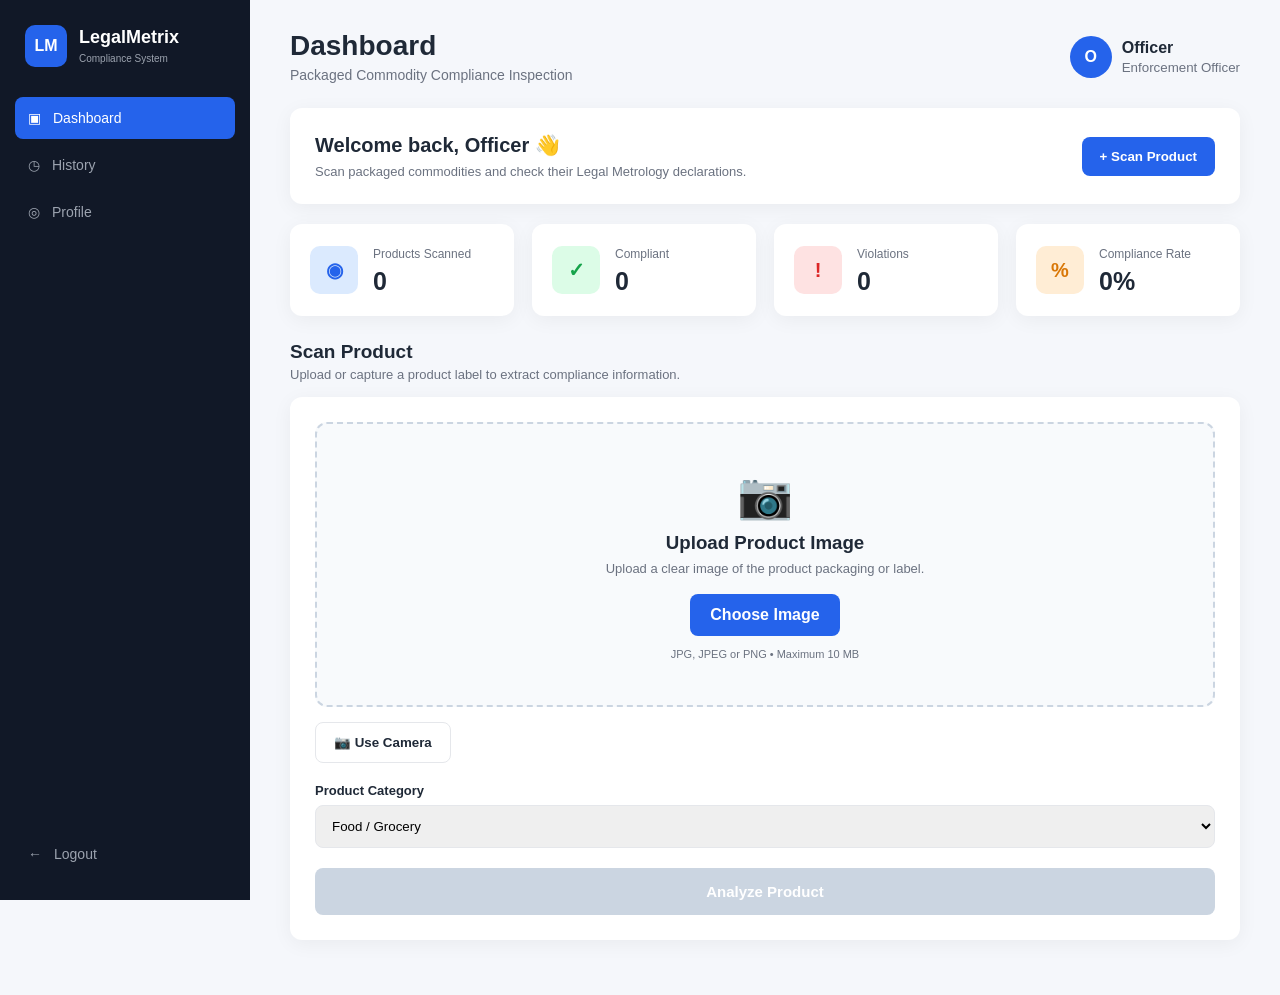
==== frontend/index.html @ 32f9e084 "UI changes done" ====
<!DOCTYPE html>
<html lang="en">

<head>

    <meta charset="UTF-8">

    <meta
        name="viewport"
        content="width=device-width, initial-scale=1.0"
    >

    <title>LegalMetrix | Dashboard</title>

    <link
        rel="stylesheet"
        href="style.css"
    >

    <link
        rel="stylesheet"
        href="dashboard.css"
    >

</head>

<body>

<div class="app">

    <!-- ================= SIDEBAR ================= -->

    <aside class="sidebar">

        <div class="brand">

            <div class="brand-logo">
                LM
            </div>

            <div>
                <h2>LegalMetrix</h2>

                <span>
                    Compliance System
                </span>
            </div>

        </div>


        <nav class="navigation">

            <a
                href="index.html"
                class="nav-item active"
            >

                <span>▣</span>

                Dashboard

            </a>


            <a
                href="history.html"
                class="nav-item"
            >

                <span>◷</span>

                History

            </a>


            <a
                href="profile.html"
                class="nav-item"
            >

                <span>◎</span>

                Profile

            </a>

        </nav>


        <div class="sidebar-bottom">

            <button
                id="logoutButton"
                class="logout-button"
            >

                <span>←</span>

                Logout

            </button>

        </div>

    </aside>


    <!-- ================= MAIN ================= -->

    <main class="main-content">


        <!-- TOP BAR -->

        <header class="topbar">

            <div>

                <h1>
                    Dashboard
                </h1>

                <p>
                    Packaged Commodity Compliance Inspection
                </p>

            </div>


            <div class="officer">

                <div
                    class="officer-avatar"
                    id="officerAvatar"
                >
                    O
                </div>

                <div>

                    <strong id="officerName">
                        Officer
                    </strong>

                    <small>
                        Enforcement Officer
                    </small>

                </div>

            </div>

        </header>


        <!-- ================= WELCOME ================= -->

        <section class="welcome-card">

            <div>

                <h2>
                    Welcome back,
                    <span id="welcomeName">
                        Officer
                    </span>
                    👋
                </h2>

                <p>
                    Scan packaged commodities and
                    check their Legal Metrology declarations.
                </p>

            </div>


            <button
                class="primary-button"
                onclick="scrollToScanner()"
            >

                + Scan Product

            </button>

        </section>


        <!-- ================= STATISTICS ================= -->

        <section class="stats">

            <div class="stat-card">

                <div class="stat-icon blue">
                    ◉
                </div>

                <div>

                    <span>
                        Products Scanned
                    </span>

                    <strong id="totalScans">
                        0
                    </strong>

                </div>

            </div>


            <div class="stat-card">

                <div class="stat-icon green">
                    ✓
                </div>

                <div>

                    <span>
                        Compliant
                    </span>

                    <strong id="compliantCount">
                        0
                    </strong>

                </div>

            </div>


            <div class="stat-card">

                <div class="stat-icon red">
                    !
                </div>

                <div>

                    <span>
                        Violations
                    </span>

                    <strong id="violationCount">
                        0
                    </strong>

                </div>

            </div>


            <div class="stat-card">

                <div class="stat-icon orange">
                    %
                </div>

                <div>

                    <span>
                        Compliance Rate
                    </span>

                    <strong id="complianceRate">
                        0%
                    </strong>

                </div>

            </div>

        </section>


        <!-- ================= SCANNER ================= -->

        <section
            id="scanner"
            class="scanner-section"
        >

            <div class="section-title">

                <div>

                    <h2>
                        Scan Product
                    </h2>

                    <p>
                        Upload or capture a product label
                        to extract compliance information.
                    </p>

                </div>

            </div>


            <div class="scanner-card">


                <!-- UPLOAD AREA -->

                <div
                    id="uploadArea"
                    class="upload-area"
                >

                    <div class="upload-icon">
                        📷
                    </div>


                    <h3>
                        Upload Product Image
                    </h3>


                    <p>
                        Upload a clear image of the
                        product packaging or label.
                    </p>


                    <label
                        for="productImage"
                        class="upload-button"
                    >

                        Choose Image

                    </label>


                    <input
                        type="file"
                        id="productImage"
                        accept="image/png,image/jpeg,image/jpg"
                        hidden
                    >


                    <span class="file-info">
                        JPG, JPEG or PNG • Maximum 10 MB
                    </span>

                </div>


                <!-- CAMERA -->

                <button
                    id="cameraButton"
                    class="secondary-button"
                >

                    📷 Use Camera

                </button>


                <!-- IMAGE PREVIEW -->

                <div
                    id="previewContainer"
                    class="preview-container hidden"
                >

                    <div class="preview-header">

                        <h3>
                            Selected Product
                        </h3>

                        <button
                            id="removeImage"
                            class="remove-button"
                        >
                            Remove
                        </button>

                    </div>


                    <img
                        id="previewImage"
                        alt="Product preview"
                    >


                    <div
                        id="selectedFileName"
                        class="selected-file"
                    ></div>

                </div>


                <!-- PRODUCT TYPE -->

                <div class="form-row">

                    <div class="form-group">

                        <label>
                            Product Category
                        </label>

                        <select
                            id="productCategory"
                        >

                            <option>
                                Food / Grocery
                            </option>

                            <option>
                                Cosmetics
                            </option>

                            <option>
                                Household Product
                            </option>

                            <option>
                                Beverage
                            </option>

                            <option>
                                Other
                            </option>

                        </select>

                    </div>

                </div>


                <!-- ANALYZE -->

                <button
                    id="analyzeButton"
                    class="analyze-button"
                    disabled
                >

                    Analyze Product

                </button>


                <!-- PROGRESS -->

                <div
                    id="analysisProgress"
                    class="analysis-progress hidden"
                >

                    <div>
                        <span>✓</span>
                        Image processing
                    </div>

                    <div>
                        <span>✓</span>
                        OCR text extraction
                    </div>

                    <div>
                        <span>✓</span>
                        Declaration detection
                    </div>

                    <div>
                        <span>✓</span>
                        Compliance checking
                    </div>

                </div>

            </div>

        </section>


        <!-- ================= EXTRACTION RESULT ================= -->

        <section
            id="extractedSection"
            class="extracted-section hidden"
        >

            <div class="section-title">

                <div>

                    <h2>
                        Extracted Product Information
                    </h2>

                    <p>
                        Information detected from the
                        uploaded product label.
                    </p>

                </div>

                <span
                    id="overallStatus"
                    class="status-badge"
                >
                    Checking
                </span>

            </div>


            <div class="extraction-grid">


                <div class="extraction-card">

                    <span>
                        Product Name
                    </span>

                    <strong id="productName">
                        -
                    </strong>

                </div>


                <div class="extraction-card">

                    <span>
                        Manufacturer
                    </span>

                    <strong id="manufacturer">
                        -
                    </strong>

                </div>


                <div class="extraction-card important">

                    <span>
                        MRP
                    </span>

                    <strong id="mrp">
                        -
                    </strong>

                </div>


                <div class="extraction-card">

                    <span>
                        Net Quantity
                    </span>

                    <strong id="netQuantity">
                        -
                    </strong>

                </div>


                <div class="extraction-card important">

                    <span>
                        Manufacturing / Packing Date
                    </span>

                    <strong id="manufacturingDate">
                        -
                    </strong>

                </div>


                <div class="extraction-card">

                    <span>
                        Best Before / Use By
                    </span>

                    <strong id="bestBefore">
                        -
                    </strong>

                </div>


                <div class="extraction-card">

                    <span>
                        Consumer Care
                    </span>

                    <strong id="consumerCare">
                        -
                    </strong>

                </div>


                <div class="extraction-card">

                    <span>
                        Country of Origin
                    </span>

                    <strong id="countryOrigin">
                        -
                    </strong>

                </div>

            </div>


            <!-- COMPLIANCE -->

            <div class="compliance-card">

                <div>

                    <h3>
                        Compliance Score
                    </h3>

                    <p>
                        Preliminary screening result
                    </p>

                </div>


                <strong id="complianceScore">
                    0%
                </strong>

            </div>


            <!-- VIOLATIONS -->

            <div class="violations-card">

                <h3>
                    Detected Issues
                </h3>

                <div id="violationsList">

                </div>

            </div>


            <div class="result-actions">

                <button
                    id="newScanButton"
                    class="secondary-button"
                >

                    New Scan

                </button>


                <button
                    id="saveResultButton"
                    class="primary-button"
                >

                    Save Inspection

                </button>

            </div>

        </section>


    </main>

</div>


<!-- TOAST -->

<div
    id="toast"
    class="toast"
></div>


<script src="app.js"></script>

<script src="js/dashboard.js"></script>

</body>

</html>
---- frontend/style.css ----
* {
    margin: 0;
    padding: 0;
    box-sizing: border-box;
}

:root {

    --primary: #2563eb;

    --primary-dark: #1d4ed8;

    --background: #f5f7fb;

    --white: #ffffff;

    --dark: #111827;

    --text: #1f2937;

    --muted: #6b7280;

    --border: #e5e7eb;

    --green: #16a34a;

    --red: #dc2626;

    --orange: #d97706;

    --shadow:
        0 4px 20px rgba(0,0,0,.05);

}

body {

    font-family:
        Arial,
        Helvetica,
        sans-serif;

    background:
        var(--background);

    color:
        var(--text);

}

button,
input,
select {

    font-family: inherit;

}

button {

    cursor: pointer;

}

.hidden {

    display: none !important;

}

a {
    text-decoration: none;
}


/* ================= SIDEBAR ================= */

.sidebar {

    position: fixed;

    top: 0;

    bottom: 0;

    left: 0;

    width: 250px;

    background:
        var(--dark);

    color: white;

    padding: 25px 15px;

    display: flex;

    flex-direction: column;

}

.brand {

    display: flex;

    align-items: center;

    gap: 12px;

    padding:
        0 10px 30px;

}

.brand-logo {

    width: 42px;

    height: 42px;

    background:
        var(--primary);

    border-radius: 10px;

    display: flex;

    align-items: center;

    justify-content: center;

    font-weight: 800;

}

.brand h2 {

    font-size: 18px;

}

.brand span {

    font-size: 10px;

    color: #9ca3af;

}

.navigation {

    display: flex;

    flex-direction: column;

    gap: 5px;

}

.nav-item {

    padding: 13px;

    border-radius: 8px;

    color: #9ca3af;

    text-decoration: none;

    display: flex;

    gap: 12px;

    align-items: center;

    font-size: 14px;

}

.nav-item:hover {

    background: #1f2937;

    color: white;

}

.nav-item.active {

    background:
        var(--primary);

    color: white;

}

.sidebar-bottom {

    margin-top: auto;

}

.logout-button {

    width: 100%;

    background: transparent;

    border: none;

    color: #9ca3af;

    padding: 13px;

    text-align: left;

    display: flex;

    gap: 12px;

    font-size: 14px;

}

.logout-button:hover {

    color: white;

}


/* ================= MAIN ================= */

.main-content {

    margin-left: 250px;

    padding: 30px 40px;

    min-height: 100vh;

}


/* ================= TOPBAR ================= */

.topbar {

    display: flex;

    align-items: center;

    justify-content: space-between;

    margin-bottom: 25px;

}

.topbar h1 {

    font-size: 28px;

}

.topbar p {

    color: var(--muted);

    margin-top: 5px;

    font-size: 14px;

}

.officer {

    display: flex;

    align-items: center;

    gap: 10px;

}

.officer-avatar {

    width: 42px;

    height: 42px;

    border-radius: 50%;

    background:
        var(--primary);

    color: white;

    display: flex;

    align-items: center;

    justify-content: center;

    font-weight: 700;

}

.officer small {

    display: block;

    color: var(--muted);

    margin-top: 3px;

}


/* ================= BUTTONS ================= */

.primary-button {

    border: none;

    background:
        var(--primary);

    color: white;

    padding:
        12px 18px;

    border-radius: 8px;

    font-weight: 600;

}

.primary-button:hover {

    background:
        var(--primary-dark);

}

.secondary-button {

    border: 1px solid var(--border);

    background: white;

    color: var(--text);

    padding:
        12px 18px;

    border-radius: 8px;

    font-weight: 600;

}


/* ================= TOAST ================= */

.toast {

    position: fixed;

    bottom: 25px;

    right: 25px;

    background:
        var(--dark);

    color: white;

    padding:
        14px 20px;

    border-radius: 8px;

    display: none;

    z-index: 9999;

}

@media(max-width:800px) {

    .sidebar {

        width: 200px;

    }

    .main-content {

        margin-left: 200px;

        padding: 20px;

    }

}

@media(max-width:600px) {

    .sidebar {

        position: static;

        width: 100%;

        min-height: auto;

    }

    .navigation {

        flex-direction: row;

    }

    .nav-item {

        flex: 1;

        justify-content: center;

    }

    .sidebar-bottom {

        display: none;

    }

    .main-content {

        margin-left: 0;

    }

    .topbar {

        align-items: flex-start;

    }

}
---- frontend/dashboard.css ----
/* ================= WELCOME ================= */

.welcome-card {

    background:
        white;

    border-radius: 12px;

    padding: 25px;

    display: flex;

    align-items: center;

    justify-content: space-between;

    margin-bottom: 20px;

    box-shadow:
        var(--shadow);

}

.welcome-card h2 {

    font-size: 20px;

    margin-bottom: 7px;

}

.welcome-card p {

    color: var(--muted);

    font-size: 13px;

}


/* ================= STATS ================= */

.stats {

    display: grid;

    grid-template-columns:
        repeat(4, 1fr);

    gap: 18px;

    margin-bottom: 25px;

}

.stat-card {

    background: white;

    padding: 20px;

    border-radius: 12px;

    display: flex;

    align-items: center;

    gap: 15px;

    box-shadow:
        var(--shadow);

}

.stat-icon {

    width: 48px;

    height: 48px;

    border-radius: 10px;

    display: flex;

    align-items: center;

    justify-content: center;

    font-weight: bold;

    font-size: 20px;

}

.stat-icon.blue {

    background: #dbeafe;

    color: #2563eb;

}

.stat-icon.green {

    background: #dcfce7;

    color: #16a34a;

}

.stat-icon.red {

    background: #fee2e2;

    color: #dc2626;

}

.stat-icon.orange {

    background: #ffedd5;

    color: #d97706;

}

.stat-card span {

    color: var(--muted);

    font-size: 12px;

}

.stat-card strong {

    display: block;

    font-size: 25px;

    margin-top: 5px;

}


/* ================= SCANNER ================= */

.scanner-section {

    margin-bottom: 25px;

}

.section-title {

    margin-bottom: 15px;

    display: flex;

    justify-content: space-between;

    align-items: center;

}

.section-title h2 {

    font-size: 19px;

}

.section-title p {

    color: var(--muted);

    font-size: 13px;

    margin-top: 4px;

}

.scanner-card {

    background: white;

    border-radius: 12px;

    padding: 25px;

    box-shadow:
        var(--shadow);

}

.upload-area {

    border:
        2px dashed #cbd5e1;

    border-radius: 12px;

    padding: 45px 20px;

    text-align: center;

    background:
        #f8fafc;

    transition: .2s;

}

.upload-area.dragging {

    border-color:
        var(--primary);

    background:
        #eff6ff;

}

.upload-icon {

    font-size: 45px;

    margin-bottom: 10px;

}

.upload-area h3 {

    margin-bottom: 7px;

}

.upload-area p {

    color: var(--muted);

    font-size: 13px;

    margin-bottom: 18px;

}

.upload-button {

    display: inline-block;

    background:
        var(--primary);

    color: white;

    padding:
        12px 20px;

    border-radius: 8px;

    cursor: pointer;

    font-weight: 600;

}

.file-info {

    display: block;

    color: var(--muted);

    font-size: 11px;

    margin-top: 12px;

}


/* CAMERA */

#cameraButton {

    margin-top: 15px;

}


/* ================= PREVIEW ================= */

.preview-container {

    margin-top: 20px;

    border:
        1px solid var(--border);

    border-radius: 10px;

    padding: 15px;

}

.preview-header {

    display: flex;

    justify-content: space-between;

    align-items: center;

    margin-bottom: 12px;

}

.preview-header h3 {

    font-size: 15px;

}

.remove-button {

    background: none;

    border: none;

    color: var(--red);

    font-weight: 600;

}

#previewImage {

    width: 100%;

    max-height: 400px;

    object-fit: contain;

    background: #f8fafc;

    border-radius: 8px;

}

.selected-file {

    margin-top: 10px;

    color: var(--muted);

    font-size: 12px;

}


/* ================= FORM ================= */

.form-row {

    margin-top: 20px;

}

.form-group label {

    display: block;

    font-size: 13px;

    font-weight: 600;

    margin-bottom: 7px;

}

.form-group select {

    width: 100%;

    padding: 12px;

    border:
        1px solid var(--border);

    border-radius: 8px;

}


/* ================= ANALYZE ================= */

.analyze-button {

    width: 100%;

    margin-top: 20px;

    padding: 15px;

    border: none;

    border-radius: 8px;

    background:
        var(--primary);

    color: white;

    font-weight: 700;

    font-size: 15px;

}

.analyze-button:disabled {

    background: #cbd5e1;

    cursor: not-allowed;

}


/* ================= PROGRESS ================= */

.analysis-progress {

    margin-top: 20px;

    background: #f8fafc;

    padding: 15px;

    border-radius: 8px;

}

.analysis-progress div {

    padding: 8px;

    color: var(--muted);

    font-size: 13px;

}


/* ================= EXTRACTION ================= */

.extracted-section {

    margin-bottom: 30px;

}

.extraction-grid {

    display: grid;

    grid-template-columns:
        repeat(4, 1fr);

    gap: 15px;

}

.extraction-card {

    background: white;

    padding: 18px;

    border-radius: 10px;

    box-shadow:
        var(--shadow);

    border:
        1px solid var(--border);

}

.extraction-card span {

    display: block;

    color: var(--muted);

    font-size: 11px;

    margin-bottom: 8px;

}

.extraction-card strong {

    font-size: 15px;

}

.extraction-card.important {

    border-left:
        4px solid var(--primary);

}


/* STATUS */

.status-badge {

    padding:
        7px 12px;

    border-radius: 20px;

    font-size: 12px;

    font-weight: 700;

    background:
        #fef3c7;

    color:
        #92400e;

}


/* COMPLIANCE */

.compliance-card {

    background: white;

    margin-top: 20px;

    padding: 22px;

    border-radius: 10px;

    display: flex;

    align-items: center;

    justify-content: space-between;

}

.compliance-card p {

    color: var(--muted);

    font-size: 12px;

    margin-top: 4px;

}

.compliance-card > strong {

    font-size: 32px;

    color:
        var(--primary);

}


/* VIOLATIONS */

.violations-card {

    background: white;

    margin-top: 20px;

    padding: 22px;

    border-radius: 10px;

}

.violation {

    background:
        #fef2f2;

    border:
        1px solid #fecaca;

    padding: 12px;

    border-radius: 8px;

    margin-top: 10px;

    color:
        #991b1b;

    font-size: 13px;

}


/* ACTIONS */

.result-actions {

    margin-top: 20px;

    display: flex;

    justify-content: flex-end;

    gap: 10px;

}


/* ================= RESPONSIVE ================= */

@media(max-width:1000px) {

    .stats {

        grid-template-columns:
            repeat(2,1fr);

    }

    .extraction-grid {

        grid-template-columns:
            repeat(2,1fr);

    }

}

@media(max-width:600px) {

    .welcome-card {

        flex-direction: column;

        align-items: flex-start;

        gap: 15px;

    }

    .stats {

        grid-template-columns: 1fr;

    }

    .extraction-grid {

        grid-template-columns: 1fr;

    }

}
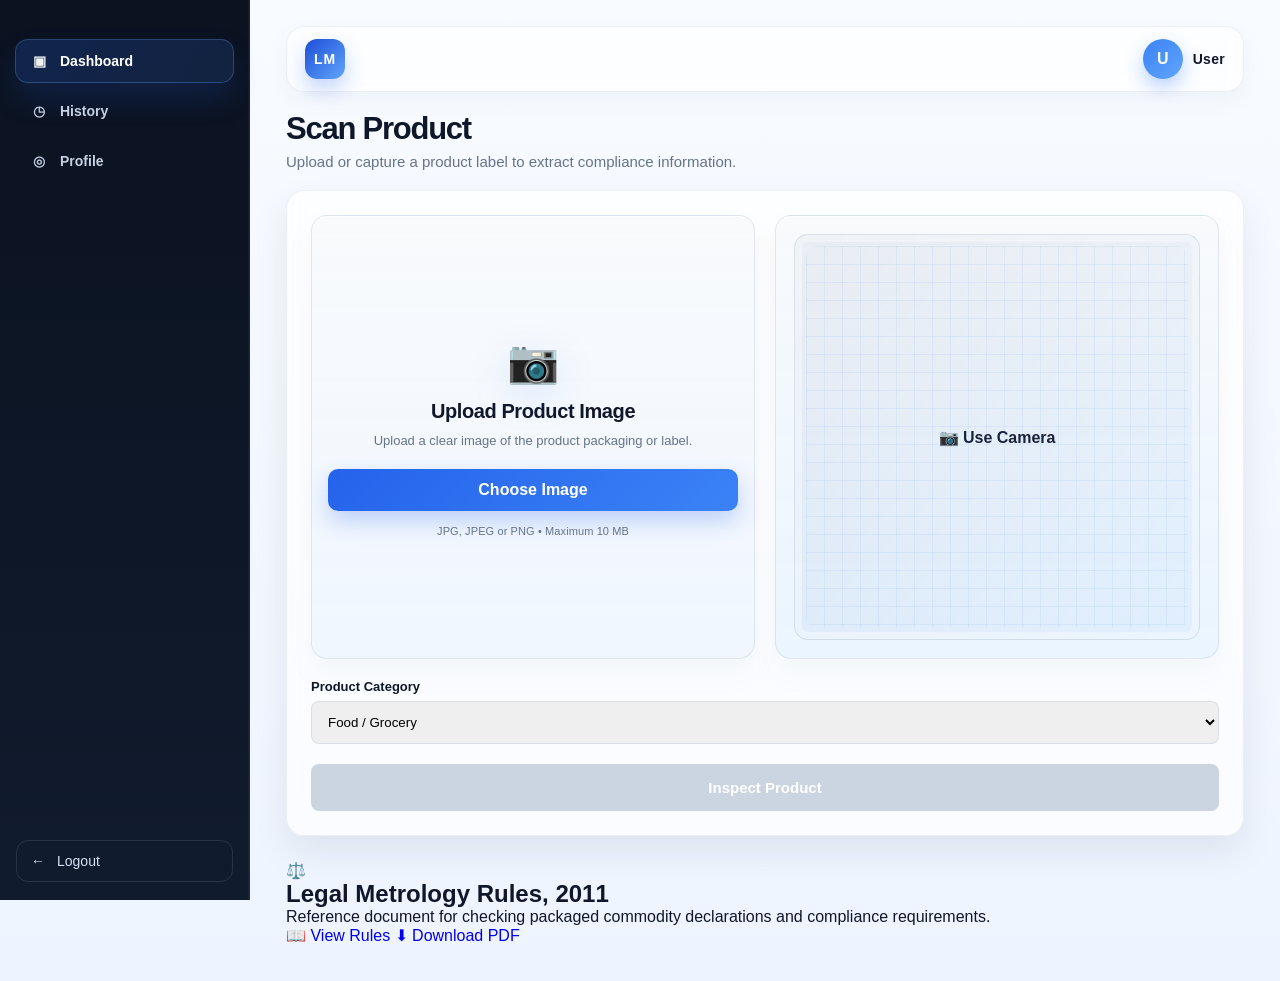
==== commit 65647c77: "Updated interface" ====
--- a/frontend/index.html
+++ b/frontend/index.html
@@ -32,23 +32,6 @@
 
     <aside class="sidebar">
 
-        <div class="brand">
-
-            <div class="brand-logo">
-                LM
-            </div>
-
-            <div>
-                <h2>LegalMetrix</h2>
-
-                <span>
-                    Compliance System
-                </span>
-            </div>
-
-        </div>
-
-
         <nav class="navigation">
 
             <a
@@ -116,18 +99,13 @@
 
         <header class="topbar">
 
-            <div>
-
-                <h1>
-                    Dashboard
-                </h1>
-
-                <p>
-                    Packaged Commodity Compliance Inspection
-                </p>
-
-            </div>
-
+            <div class="topbar-brand">
+
+                <div class="brand-mark">
+                    LM
+                </div>
+
+            </div>
 
             <div class="officer">
 
@@ -135,148 +113,20 @@
                     class="officer-avatar"
                     id="officerAvatar"
                 >
-                    O
+                    U
                 </div>
 
                 <div>
 
                     <strong id="officerName">
-                        Officer
-                    </strong>
-
-                    <small>
-                        Enforcement Officer
-                    </small>
+                        User
+                    </strong>
 
                 </div>
 
             </div>
 
         </header>
-
-
-        <!-- ================= WELCOME ================= -->
-
-        <section class="welcome-card">
-
-            <div>
-
-                <h2>
-                    Welcome back,
-                    <span id="welcomeName">
-                        Officer
-                    </span>
-                    👋
-                </h2>
-
-                <p>
-                    Scan packaged commodities and
-                    check their Legal Metrology declarations.
-                </p>
-
-            </div>
-
-
-            <button
-                class="primary-button"
-                onclick="scrollToScanner()"
-            >
-
-                + Scan Product
-
-            </button>
-
-        </section>
-
-
-        <!-- ================= STATISTICS ================= -->
-
-        <section class="stats">
-
-            <div class="stat-card">
-
-                <div class="stat-icon blue">
-                    ◉
-                </div>
-
-                <div>
-
-                    <span>
-                        Products Scanned
-                    </span>
-
-                    <strong id="totalScans">
-                        0
-                    </strong>
-
-                </div>
-
-            </div>
-
-
-            <div class="stat-card">
-
-                <div class="stat-icon green">
-                    ✓
-                </div>
-
-                <div>
-
-                    <span>
-                        Compliant
-                    </span>
-
-                    <strong id="compliantCount">
-                        0
-                    </strong>
-
-                </div>
-
-            </div>
-
-
-            <div class="stat-card">
-
-                <div class="stat-icon red">
-                    !
-                </div>
-
-                <div>
-
-                    <span>
-                        Violations
-                    </span>
-
-                    <strong id="violationCount">
-                        0
-                    </strong>
-
-                </div>
-
-            </div>
-
-
-            <div class="stat-card">
-
-                <div class="stat-icon orange">
-                    %
-                </div>
-
-                <div>
-
-                    <span>
-                        Compliance Rate
-                    </span>
-
-                    <strong id="complianceRate">
-                        0%
-                    </strong>
-
-                </div>
-
-            </div>
-
-        </section>
 
 
         <!-- ================= SCANNER ================= -->
@@ -306,65 +156,103 @@
 
             <div class="scanner-card">
 
-
-                <!-- UPLOAD AREA -->
+                <div class="upload-actions">
+
+                    <!-- UPLOAD AREA -->
+
+                    <div
+                        id="uploadArea"
+                        class="upload-area"
+                    >
+
+                        <div class="upload-icon">
+                            📷
+                        </div>
+
+
+                        <h3>
+                            Upload Product Image
+                        </h3>
+
+
+                        <p>
+                            Upload a clear image of the
+                            product packaging or label.
+                        </p>
+
+
+                        <label
+                            for="productImage"
+                            class="upload-button"
+                        >
+
+                            Choose Image
+
+                        </label>
+
+
+                        <input
+                            type="file"
+                            id="productImage"
+                            accept="image/png,image/jpeg,image/jpg"
+                            hidden
+                        >
+
+
+                        <span class="file-info">
+                            JPG, JPEG or PNG • Maximum 10 MB
+                        </span>
+
+                    </div>
+
+
+                    <!-- CAMERA -->
+
+                    <button
+                        id="cameraButton"
+                        class="secondary-button camera-button"
+                        type="button"
+                    >
+
+                        📷 Use Camera
+
+                    </button>
+
+                </div>
+
 
                 <div
-                    id="uploadArea"
-                    class="upload-area"
-                >
-
-                    <div class="upload-icon">
-                        📷
-                    </div>
-
-
-                    <h3>
-                        Upload Product Image
-                    </h3>
-
-
-                    <p>
-                        Upload a clear image of the
-                        product packaging or label.
+                    id="cameraPanel"
+                    class="camera-panel hidden"
+                    role="dialog"
+                    aria-labelledby="cameraTitle"
+                    aria-hidden="true"
+                >
+
+                    <h3 id="cameraTitle">Capture Product Image</h3>
+
+                    <video
+                        id="cameraPreview"
+                        autoplay
+                        playsinline
+                        muted
+                    ></video>
+
+                    <p id="cameraMessage" class="camera-message">
+                        Allow camera access to capture the product label.
                     </p>
 
-
-                    <label
-                        for="productImage"
-                        class="upload-button"
-                    >
-
-                        Choose Image
-
-                    </label>
-
-
-                    <input
-                        type="file"
-                        id="productImage"
-                        accept="image/png,image/jpeg,image/jpg"
-                        hidden
-                    >
-
-
-                    <span class="file-info">
-                        JPG, JPEG or PNG • Maximum 10 MB
-                    </span>
-
-                </div>
-
-
-                <!-- CAMERA -->
-
-                <button
-                    id="cameraButton"
-                    class="secondary-button"
-                >
-
-                    📷 Use Camera
-
-                </button>
+                    <div class="camera-actions">
+                        <button id="captureButton" class="primary-button" type="button">
+                            Capture Image
+                        </button>
+
+                        <button id="closeCameraButton" class="secondary-button" type="button">
+                            Close Camera
+                        </button>
+                    </div>
+
+                </div>
 
 
                 <!-- IMAGE PREVIEW -->
@@ -453,7 +341,7 @@
                     disabled
                 >
 
-                    Analyze Product
+                    Inspect Product
 
                 </button>
 
@@ -698,6 +586,55 @@
         </section>
 
 
+        <!-- ================= LEGAL METROLOGY RULES ================= -->
+
+        <section class="rules-section">
+
+            <div class="rules-card">
+
+                <div class="rules-icon">
+                    ⚖️
+                </div>
+
+                <div class="rules-content">
+
+                    <h2>
+                        Legal Metrology Rules, 2011
+                    </h2>
+
+                    <p>
+                        Reference document for checking packaged
+                        commodity declarations and compliance requirements.
+                    </p>
+
+                    <div class="rules-actions">
+
+                        <a
+                            href="assets/legal_metrology_rules_2011.pdf"
+                            target="_blank"
+                            rel="noopener noreferrer"
+                            class="rules-view-button"
+                        >
+                            📖 View Rules
+                        </a>
+
+                        <a
+                            href="assets/legal_metrology_rules_2011.pdf"
+                            download="Legal_Metrology_Packaged_Commodities_Rules_2011.pdf"
+                            class="rules-download-button"
+                        >
+                            ⬇ Download PDF
+                        </a>
+
+                    </div>
+
+                </div>
+
+            </div>
+
+        </section>
+
+
     </main>
 
 </div>
@@ -711,7 +648,7 @@
 ></div>
 
 
-<script src="app.js"></script>
+<script src="js/app.js"></script>
 
 <script src="js/dashboard.js"></script>
 
--- a/frontend/style.css
+++ b/frontend/style.css
@@ -10,17 +10,21 @@
 
     --primary-dark: #1d4ed8;
 
-    --background: #f5f7fb;
+    --primary-soft: #eaf2ff;
+
+    --background: #f3f7ff;
 
     --white: #ffffff;
 
-    --dark: #111827;
-
-    --text: #1f2937;
-
-    --muted: #6b7280;
-
-    --border: #e5e7eb;
+    --dark: #0f172a;
+
+    --dark-soft: #111c31;
+
+    --text: #0f172a;
+
+    --muted: #64748b;
+
+    --border: rgba(148, 163, 184, 0.22);
 
     --green: #16a34a;
 
@@ -29,19 +33,23 @@
     --orange: #d97706;
 
     --shadow:
-        0 4px 20px rgba(0,0,0,.05);
+        0 16px 36px rgba(15, 23, 42, 0.08);
+
+    --glow:
+        0 0 0 1px rgba(96, 165, 250, 0.35), 0 16px 30px rgba(37, 99, 235, 0.18);
 
 }
 
 body {
 
     font-family:
+        Inter,
+        "Segoe UI",
         Arial,
-        Helvetica,
         sans-serif;
 
     background:
-        var(--background);
+        linear-gradient(180deg, #f8fbff 0%, #eef4ff 100%);
 
     color:
         var(--text);
@@ -88,15 +96,19 @@
     width: 250px;
 
     background:
-        var(--dark);
-
-    color: white;
-
-    padding: 25px 15px;
+        linear-gradient(180deg, #0b1220 0%, #101b2d 100%);
+
+    color: white;
+
+    padding: 22px 16px 18px;
 
     display: flex;
 
     flex-direction: column;
+
+    border-right: 1px solid rgba(148, 163, 184, 0.12);
+
+    box-shadow: inset -1px 0 0 rgba(255,255,255,0.04);
 
 }
 
@@ -154,17 +166,19 @@
 
     flex-direction: column;
 
-    gap: 5px;
+    gap: 8px;
+
+    margin-top: 18px;
 
 }
 
 .nav-item {
 
-    padding: 13px;
-
-    border-radius: 8px;
-
-    color: #9ca3af;
+    padding: 13px 14px;
+
+    border-radius: 12px;
+
+    color: #c4d0e4;
 
     text-decoration: none;
 
@@ -176,158 +190,226 @@
 
     font-size: 14px;
 
+    font-weight: 600;
+
+    transition: all 0.2s ease;
+
 }
 
 .nav-item:hover {
 
-    background: #1f2937;
+    background: rgba(148, 163, 184, 0.08);
 
     color: white;
 
 }
 
 .nav-item.active {
+
+    background: linear-gradient(135deg, rgba(37,99,235,0.22), rgba(59,130,246,0.14));
+
+    color: white;
+
+    box-shadow: var(--glow);
+
+}
+
+.nav-item span {
+
+    display: inline-flex;
+
+    width: 18px;
+
+    justify-content: center;
+
+    opacity: 0.95;
+
+}
+
+.sidebar-bottom {
+
+    margin-top: auto;
+
+    padding-top: 16px;
+
+}
+
+.logout-button {
+
+    width: 100%;
+
+    background: transparent;
+
+    border: 1px solid rgba(148, 163, 184, 0.18);
+
+    color: #d7e2f7;
+
+    padding: 12px 14px;
+
+    text-align: left;
+
+    display: flex;
+
+    gap: 12px;
+
+    font-size: 14px;
+
+    border-radius: 12px;
+
+    transition: all 0.2s ease;
+
+}
+
+.logout-button:hover {
+
+    color: white;
+
+    border-color: rgba(148, 163, 184, 0.34);
+
+    background: rgba(148, 163, 184, 0.05);
+
+}
+
+
+/* ================= MAIN ================= */
+
+.main-content {
+
+    margin-left: 250px;
+
+    padding: 26px 36px 36px;
+
+    min-height: 100vh;
+
+}
+
+
+/* ================= TOPBAR ================= */
+
+.topbar {
+
+    display: flex;
+
+    align-items: center;
+
+    justify-content: space-between;
+
+    margin-bottom: 18px;
+
+    background: rgba(255,255,255,0.62);
+
+    border: 1px solid rgba(148, 163, 184, 0.15);
+
+    border-radius: 18px;
+
+    padding: 12px 18px;
+
+    backdrop-filter: blur(10px);
+
+    box-shadow: 0 8px 24px rgba(15, 23, 42, 0.04);
+
+}
+
+.topbar-brand {
+
+    display: flex;
+
+    align-items: center;
+
+}
+
+.brand-mark {
+
+    width: 40px;
+
+    height: 40px;
+
+    border-radius: 12px;
+
+    background: linear-gradient(135deg, #1d4ed8, #60a5fa);
+
+    color: white;
+
+    display: flex;
+
+    align-items: center;
+
+    justify-content: center;
+
+    font-size: 14px;
+
+    font-weight: 800;
+
+    letter-spacing: 0.06em;
+
+    box-shadow: 0 10px 20px rgba(37, 99, 235, 0.26);
+
+}
+
+.officer {
+
+    display: flex;
+
+    align-items: center;
+
+    gap: 10px;
+
+}
+
+.officer-avatar {
+
+    width: 40px;
+
+    height: 40px;
+
+    border-radius: 50%;
+
+    background: linear-gradient(135deg, #3b82f6, #60a5fa);
+
+    color: white;
+
+    display: flex;
+
+    align-items: center;
+
+    justify-content: center;
+
+    font-weight: 700;
+
+    box-shadow: 0 8px 18px rgba(59, 130, 246, 0.35);
+
+}
+
+.officer strong {
+
+    font-size: 14px;
+
+    letter-spacing: 0.02em;
+
+}
+
+.officer small {
+
+    display: block;
+
+    color: var(--muted);
+
+    margin-top: 3px;
+
+}
+
+
+/* ================= BUTTONS ================= */
+
+.primary-button {
+
+    border: none;
 
     background:
         var(--primary);
 
     color: white;
 
-}
-
-.sidebar-bottom {
-
-    margin-top: auto;
-
-}
-
-.logout-button {
-
-    width: 100%;
-
-    background: transparent;
-
-    border: none;
-
-    color: #9ca3af;
-
-    padding: 13px;
-
-    text-align: left;
-
-    display: flex;
-
-    gap: 12px;
-
-    font-size: 14px;
-
-}
-
-.logout-button:hover {
-
-    color: white;
-
-}
-
-
-/* ================= MAIN ================= */
-
-.main-content {
-
-    margin-left: 250px;
-
-    padding: 30px 40px;
-
-    min-height: 100vh;
-
-}
-
-
-/* ================= TOPBAR ================= */
-
-.topbar {
-
-    display: flex;
-
-    align-items: center;
-
-    justify-content: space-between;
-
-    margin-bottom: 25px;
-
-}
-
-.topbar h1 {
-
-    font-size: 28px;
-
-}
-
-.topbar p {
-
-    color: var(--muted);
-
-    margin-top: 5px;
-
-    font-size: 14px;
-
-}
-
-.officer {
-
-    display: flex;
-
-    align-items: center;
-
-    gap: 10px;
-
-}
-
-.officer-avatar {
-
-    width: 42px;
-
-    height: 42px;
-
-    border-radius: 50%;
-
-    background:
-        var(--primary);
-
-    color: white;
-
-    display: flex;
-
-    align-items: center;
-
-    justify-content: center;
-
-    font-weight: 700;
-
-}
-
-.officer small {
-
-    display: block;
-
-    color: var(--muted);
-
-    margin-top: 3px;
-
-}
-
-
-/* ================= BUTTONS ================= */
-
-.primary-button {
-
-    border: none;
-
-    background:
-        var(--primary);
-
-    color: white;
-
     padding:
         12px 18px;
 
--- a/frontend/dashboard.css
+++ b/frontend/dashboard.css
@@ -1,488 +1,548 @@
-/* ================= WELCOME ================= */
-
-.welcome-card {
+/* ================= SCANNER ================= */
+
+.scanner-section {
+
+    margin-bottom: 25px;
+
+}
+
+.section-title {
+
+    margin-bottom: 20px;
+
+    display: flex;
+
+    justify-content: space-between;
+
+    align-items: center;
+
+}
+
+.section-title h2 {
+
+    font-size: 31px;
+
+    line-height: 1.2;
+
+    letter-spacing: -0.04em;
+
+    font-weight: 800;
+
+    color: var(--text);
+
+}
+
+.section-title p {
+
+    color: var(--muted);
+
+    font-size: 15px;
+
+    margin-top: 6px;
+
+    max-width: 700px;
+
+}
+
+.scanner-card {
+
+    background: rgba(255,255,255,0.7);
+
+    border: 1px solid rgba(148, 163, 184, 0.15);
+
+    border-radius: 18px;
+
+    padding: 24px;
+
+    box-shadow: var(--shadow);
+
+    backdrop-filter: blur(8px);
+
+}
+
+.upload-actions {
+
+    display: grid;
+
+    grid-template-columns: 1fr 1fr;
+
+    gap: 20px;
+
+    align-items: stretch;
+
+}
+
+.upload-area {
+
+    border: 1.5px solid rgba(148, 163, 184, 0.22);
+
+    border-radius: 16px;
+
+    padding: 20px 16px;
+
+    text-align: center;
+
+    background: linear-gradient(180deg, rgba(248,250,252,0.95), rgba(239,246,255,0.9));
+
+    transition: all 0.25s ease;
+
+    display: flex;
+
+    flex-direction: column;
+
+    justify-content: center;
+
+    width: 100%;
+
+    min-height: 220px;
+
+    aspect-ratio: 1 / 1;
+
+    box-shadow: inset 0 1px 0 rgba(255,255,255,0.8), 0 14px 24px rgba(148,163,184,0.08);
+
+}
+
+.upload-area.dragging {
+
+    border-color: rgba(37, 99, 235, 0.6);
+
+    background: linear-gradient(180deg, #edf6ff, #eaf2ff);
+
+    box-shadow: 0 0 0 4px rgba(59,130,246,0.08), 0 18px 30px rgba(59,130,246,0.1);
+
+}
+
+.upload-icon {
+
+    font-size: 42px;
+
+    margin-bottom: 14px;
+
+    filter: drop-shadow(0 10px 18px rgba(59,130,246,0.15));
+
+}
+
+.upload-area h3 {
+
+    margin-bottom: 8px;
+
+    font-size: 20px;
+
+    letter-spacing: -0.02em;
+
+}
+
+.upload-area p {
+
+    color: var(--muted);
+
+    font-size: 13px;
+
+    margin-bottom: 18px;
+
+    line-height: 1.5;
+
+}
+
+.upload-button {
+
+    display: inline-flex;
+
+    align-items: center;
+
+    justify-content: center;
+
+    background: linear-gradient(135deg, #2563eb, #3b82f6);
+
+    color: white;
+
+    padding: 12px 18px;
+
+    border-radius: 10px;
+
+    cursor: pointer;
+
+    font-weight: 700;
+
+    box-shadow: 0 10px 24px rgba(37,99,235,0.28);
+
+    transition: transform 0.2s ease, box-shadow 0.2s ease;
+
+}
+
+.upload-button:hover {
+
+    transform: translateY(-1px);
+
+    box-shadow: 0 14px 28px rgba(37,99,235,0.34);
+
+}
+
+.file-info {
+
+    display: block;
+
+    color: var(--muted);
+
+    font-size: 11px;
+
+    margin-top: 14px;
+
+    letter-spacing: 0.01em;
+
+}
+
+
+/* CAMERA */
+
+#cameraButton {
+
+    margin-top: 0;
+
+}
+
+.camera-button {
+
+    margin-top: 0;
+
+    display: flex;
+
+    align-items: center;
+
+    justify-content: center;
+
+    flex-direction: column;
+
+    gap: 10px;
+
+    width: 100%;
+
+    min-height: 220px;
+
+    aspect-ratio: 1 / 1;
+
+    border: 1.5px solid rgba(148, 163, 184, 0.22);
+
+    border-radius: 16px;
+
+    background: linear-gradient(180deg, rgba(248,250,252,0.95), rgba(232,244,255,0.92));
+
+    color: var(--text);
+
+    font-size: 16px;
+
+    font-weight: 700;
+
+    padding: 22px 16px;
+
+    text-align: center;
+
+    box-shadow: inset 0 1px 0 rgba(255,255,255,0.8), 0 14px 24px rgba(148,163,184,0.08);
+
+    position: relative;
+
+    overflow: hidden;
+
+}
+
+.camera-button::before {
+
+    content: "";
+
+    position: absolute;
+
+    inset: 18px;
+
+    border-radius: 14px;
+
+    background: linear-gradient(135deg, rgba(148,163,184,0.15), rgba(59,130,246,0.06));
+
+    border: 1px solid rgba(148,163,184,0.2);
+
+    box-shadow: inset 0 0 0 7px rgba(255,255,255,0.35);
+
+}
+
+.camera-button::after {
+
+    content: "";
+
+    position: absolute;
+
+    inset: 30px;
+
+    background-image: linear-gradient(rgba(59,130,246,0.12) 1px, transparent 1px), linear-gradient(90deg, rgba(59,130,246,0.12) 1px, transparent 1px);
+
+    background-size: 18px 18px;
+
+    border-radius: 12px;
+
+    opacity: 0.65;
+
+}
+
+.camera-button span,
+.camera-button .camera-inline {
+
+    position: relative;
+
+    z-index: 1;
+
+}
+
+.camera-panel {
+
+    margin-top: 20px;
+
+    border: 1px solid var(--border);
+
+    border-radius: 10px;
+
+    padding: 15px;
+
+    background: #f8fafc;
+
+}
+
+.camera-panel h3 {
+
+    margin-bottom: 12px;
+
+}
+
+#cameraPreview {
+
+    display: block;
+
+    width: 100%;
+
+    max-height: 400px;
+
+    object-fit: cover;
+
+    border-radius: 8px;
+
+    background: #0f172a;
+
+}
+
+.camera-message {
+
+    margin: 10px 0;
+
+    color: var(--muted);
+
+    font-size: 13px;
+
+}
+
+.camera-actions {
+
+    display: flex;
+
+    gap: 10px;
+
+    flex-wrap: wrap;
+
+}
+
+
+/* ================= PREVIEW ================= */
+
+.preview-container {
+
+    margin-top: 20px;
+
+    border:
+        1px solid var(--border);
+
+    border-radius: 10px;
+
+    padding: 15px;
+
+}
+
+.preview-header {
+
+    display: flex;
+
+    justify-content: space-between;
+
+    align-items: center;
+
+    margin-bottom: 12px;
+
+}
+
+.preview-header h3 {
+
+    font-size: 15px;
+
+}
+
+.remove-button {
+
+    background: none;
+
+    border: none;
+
+    color: var(--red);
+
+    font-weight: 600;
+
+}
+
+#previewImage {
+
+    width: 100%;
+
+    max-height: 400px;
+
+    object-fit: contain;
+
+    background: #f8fafc;
+
+    border-radius: 8px;
+
+}
+
+.selected-file {
+
+    margin-top: 10px;
+
+    color: var(--muted);
+
+    font-size: 12px;
+
+}
+
+
+/* ================= FORM ================= */
+
+.form-row {
+
+    margin-top: 20px;
+
+}
+
+.form-group label {
+
+    display: block;
+
+    font-size: 13px;
+
+    font-weight: 600;
+
+    margin-bottom: 7px;
+
+}
+
+.form-group select {
+
+    width: 100%;
+
+    padding: 12px;
+
+    border:
+        1px solid var(--border);
+
+    border-radius: 8px;
+
+}
+
+
+/* ================= ANALYZE ================= */
+
+.analyze-button {
+
+    width: 100%;
+
+    margin-top: 20px;
+
+    padding: 15px;
+
+    border: none;
+
+    border-radius: 8px;
 
     background:
-        white;
-
-    border-radius: 12px;
-
-    padding: 25px;
-
-    display: flex;
-
-    align-items: center;
-
-    justify-content: space-between;
-
-    margin-bottom: 20px;
+        var(--primary);
+
+    color: white;
+
+    font-weight: 700;
+
+    font-size: 15px;
+
+}
+
+.analyze-button:disabled {
+
+    background: #cbd5e1;
+
+    cursor: not-allowed;
+
+}
+
+
+/* ================= PROGRESS ================= */
+
+.analysis-progress {
+
+    margin-top: 20px;
+
+    background: #f8fafc;
+
+    padding: 15px;
+
+    border-radius: 8px;
+
+}
+
+.analysis-progress div {
+
+    padding: 8px;
+
+    color: var(--muted);
+
+    font-size: 13px;
+
+}
+
+
+/* ================= EXTRACTION ================= */
+
+.extracted-section {
+
+    margin-bottom: 30px;
+
+}
+
+.extraction-grid {
+
+    display: grid;
+
+    grid-template-columns:
+        repeat(4, 1fr);
+
+    gap: 15px;
+
+}
+
+.extraction-card {
+
+    background: white;
+
+    padding: 18px;
+
+    border-radius: 10px;
 
     box-shadow:
         var(--shadow);
 
-}
-
-.welcome-card h2 {
-
-    font-size: 20px;
-
-    margin-bottom: 7px;
-
-}
-
-.welcome-card p {
-
-    color: var(--muted);
-
-    font-size: 13px;
-
-}
-
-
-/* ================= STATS ================= */
-
-.stats {
-
-    display: grid;
-
-    grid-template-columns:
-        repeat(4, 1fr);
-
-    gap: 18px;
-
-    margin-bottom: 25px;
-
-}
-
-.stat-card {
-
-    background: white;
-
-    padding: 20px;
-
-    border-radius: 12px;
-
-    display: flex;
-
-    align-items: center;
-
-    gap: 15px;
-
-    box-shadow:
-        var(--shadow);
-
-}
-
-.stat-icon {
-
-    width: 48px;
-
-    height: 48px;
-
-    border-radius: 10px;
-
-    display: flex;
-
-    align-items: center;
-
-    justify-content: center;
-
-    font-weight: bold;
-
-    font-size: 20px;
-
-}
-
-.stat-icon.blue {
-
-    background: #dbeafe;
-
-    color: #2563eb;
-
-}
-
-.stat-icon.green {
-
-    background: #dcfce7;
-
-    color: #16a34a;
-
-}
-
-.stat-icon.red {
-
-    background: #fee2e2;
-
-    color: #dc2626;
-
-}
-
-.stat-icon.orange {
-
-    background: #ffedd5;
-
-    color: #d97706;
-
-}
-
-.stat-card span {
-
-    color: var(--muted);
-
-    font-size: 12px;
-
-}
-
-.stat-card strong {
-
-    display: block;
-
-    font-size: 25px;
-
-    margin-top: 5px;
-
-}
-
-
-/* ================= SCANNER ================= */
-
-.scanner-section {
-
-    margin-bottom: 25px;
-
-}
-
-.section-title {
-
-    margin-bottom: 15px;
-
-    display: flex;
-
-    justify-content: space-between;
-
-    align-items: center;
-
-}
-
-.section-title h2 {
-
-    font-size: 19px;
-
-}
-
-.section-title p {
-
-    color: var(--muted);
-
-    font-size: 13px;
-
-    margin-top: 4px;
-
-}
-
-.scanner-card {
-
-    background: white;
-
-    border-radius: 12px;
-
-    padding: 25px;
-
-    box-shadow:
-        var(--shadow);
-
-}
-
-.upload-area {
-
-    border:
-        2px dashed #cbd5e1;
-
-    border-radius: 12px;
-
-    padding: 45px 20px;
-
-    text-align: center;
-
-    background:
-        #f8fafc;
-
-    transition: .2s;
-
-}
-
-.upload-area.dragging {
-
-    border-color:
-        var(--primary);
-
-    background:
-        #eff6ff;
-
-}
-
-.upload-icon {
-
-    font-size: 45px;
-
-    margin-bottom: 10px;
-
-}
-
-.upload-area h3 {
-
-    margin-bottom: 7px;
-
-}
-
-.upload-area p {
-
-    color: var(--muted);
-
-    font-size: 13px;
-
-    margin-bottom: 18px;
-
-}
-
-.upload-button {
-
-    display: inline-block;
-
-    background:
-        var(--primary);
-
-    color: white;
-
-    padding:
-        12px 20px;
-
-    border-radius: 8px;
-
-    cursor: pointer;
-
-    font-weight: 600;
-
-}
-
-.file-info {
-
-    display: block;
-
-    color: var(--muted);
-
-    font-size: 11px;
-
-    margin-top: 12px;
-
-}
-
-
-/* CAMERA */
-
-#cameraButton {
-
-    margin-top: 15px;
-
-}
-
-
-/* ================= PREVIEW ================= */
-
-.preview-container {
-
-    margin-top: 20px;
-
     border:
         1px solid var(--border);
 
-    border-radius: 10px;
-
-    padding: 15px;
-
-}
-
-.preview-header {
-
-    display: flex;
-
-    justify-content: space-between;
-
-    align-items: center;
-
-    margin-bottom: 12px;
-
-}
-
-.preview-header h3 {
-
-    font-size: 15px;
-
-}
-
-.remove-button {
-
-    background: none;
-
-    border: none;
-
-    color: var(--red);
-
-    font-weight: 600;
-
-}
-
-#previewImage {
-
-    width: 100%;
-
-    max-height: 400px;
-
-    object-fit: contain;
-
-    background: #f8fafc;
-
-    border-radius: 8px;
-
-}
-
-.selected-file {
-
-    margin-top: 10px;
-
-    color: var(--muted);
-
-    font-size: 12px;
-
-}
-
-
-/* ================= FORM ================= */
-
-.form-row {
-
-    margin-top: 20px;
-
-}
-
-.form-group label {
-
-    display: block;
-
-    font-size: 13px;
-
-    font-weight: 600;
-
-    margin-bottom: 7px;
-
-}
-
-.form-group select {
-
-    width: 100%;
-
-    padding: 12px;
-
-    border:
-        1px solid var(--border);
-
-    border-radius: 8px;
-
-}
-
-
-/* ================= ANALYZE ================= */
-
-.analyze-button {
-
-    width: 100%;
-
-    margin-top: 20px;
-
-    padding: 15px;
-
-    border: none;
-
-    border-radius: 8px;
-
-    background:
-        var(--primary);
-
-    color: white;
-
-    font-weight: 700;
-
-    font-size: 15px;
-
-}
-
-.analyze-button:disabled {
-
-    background: #cbd5e1;
-
-    cursor: not-allowed;
-
-}
-
-
-/* ================= PROGRESS ================= */
-
-.analysis-progress {
-
-    margin-top: 20px;
-
-    background: #f8fafc;
-
-    padding: 15px;
-
-    border-radius: 8px;
-
-}
-
-.analysis-progress div {
-
-    padding: 8px;
-
-    color: var(--muted);
-
-    font-size: 13px;
-
-}
-
-
-/* ================= EXTRACTION ================= */
-
-.extracted-section {
-
-    margin-bottom: 30px;
-
-}
-
-.extraction-grid {
-
-    display: grid;
-
-    grid-template-columns:
-        repeat(4, 1fr);
-
-    gap: 15px;
-
-}
-
-.extraction-card {
-
-    background: white;
-
-    padding: 18px;
-
-    border-radius: 10px;
-
-    box-shadow:
-        var(--shadow);
-
-    border:
-        1px solid var(--border);
-
 }
 
 .extraction-card span {
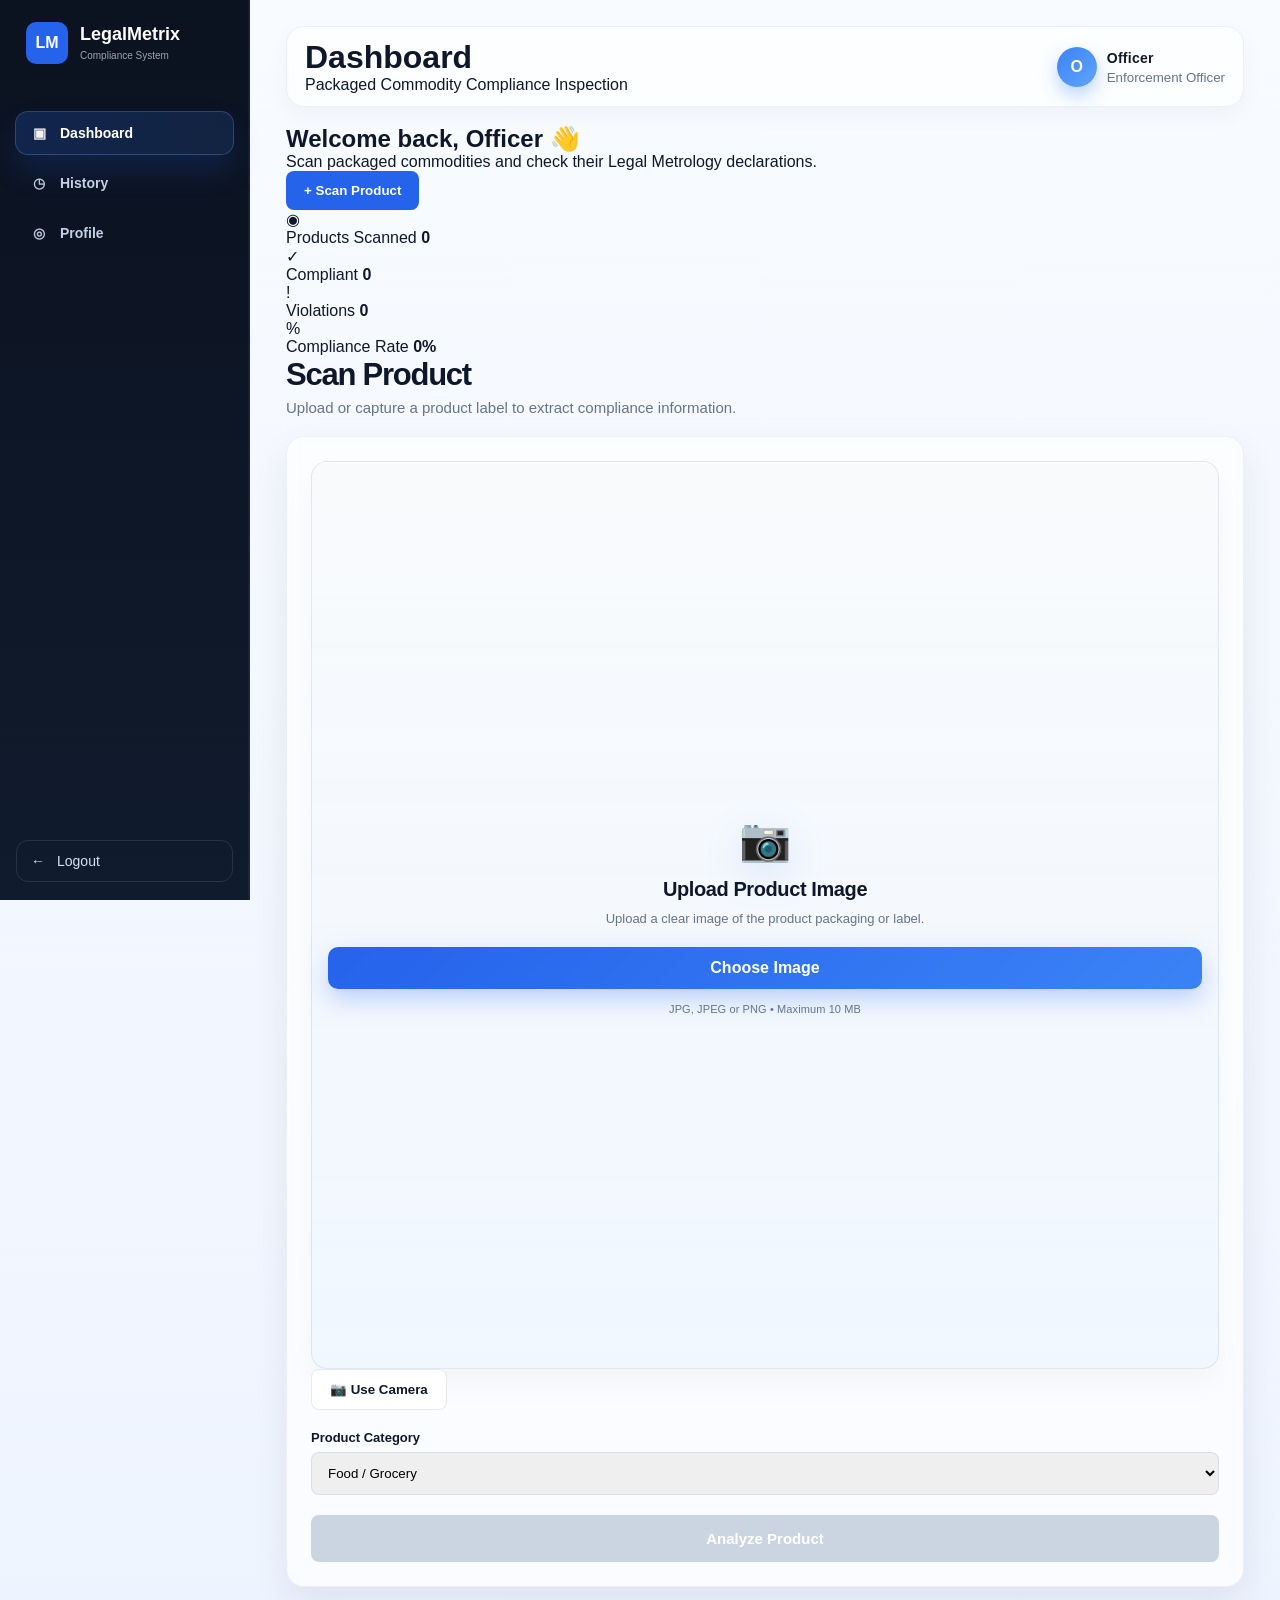
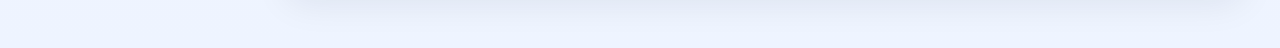
==== commit 1421d25b: "Integrate PDF report generation" ====
--- a/frontend/index.html
+++ b/frontend/index.html
@@ -32,6 +32,23 @@
 
     <aside class="sidebar">
 
+        <div class="brand">
+
+            <div class="brand-logo">
+                LM
+            </div>
+
+            <div>
+                <h2>LegalMetrix</h2>
+
+                <span>
+                    Compliance System
+                </span>
+            </div>
+
+        </div>
+
+
         <nav class="navigation">
 
             <a
@@ -99,13 +116,18 @@
 
         <header class="topbar">
 
-            <div class="topbar-brand">
-
-                <div class="brand-mark">
-                    LM
-                </div>
-
-            </div>
+            <div>
+
+                <h1>
+                    Dashboard
+                </h1>
+
+                <p>
+                    Packaged Commodity Compliance Inspection
+                </p>
+
+            </div>
+
 
             <div class="officer">
 
@@ -113,20 +135,148 @@
                     class="officer-avatar"
                     id="officerAvatar"
                 >
-                    U
+                    O
                 </div>
 
                 <div>
 
                     <strong id="officerName">
-                        User
-                    </strong>
+                        Officer
+                    </strong>
+
+                    <small>
+                        Enforcement Officer
+                    </small>
 
                 </div>
 
             </div>
 
         </header>
+
+
+        <!-- ================= WELCOME ================= -->
+
+        <section class="welcome-card">
+
+            <div>
+
+                <h2>
+                    Welcome back,
+                    <span id="welcomeName">
+                        Officer
+                    </span>
+                    👋
+                </h2>
+
+                <p>
+                    Scan packaged commodities and
+                    check their Legal Metrology declarations.
+                </p>
+
+            </div>
+
+
+            <button
+                class="primary-button"
+                onclick="scrollToScanner()"
+            >
+
+                + Scan Product
+
+            </button>
+
+        </section>
+
+
+        <!-- ================= STATISTICS ================= -->
+
+        <section class="stats">
+
+            <div class="stat-card">
+
+                <div class="stat-icon blue">
+                    ◉
+                </div>
+
+                <div>
+
+                    <span>
+                        Products Scanned
+                    </span>
+
+                    <strong id="totalScans">
+                        0
+                    </strong>
+
+                </div>
+
+            </div>
+
+
+            <div class="stat-card">
+
+                <div class="stat-icon green">
+                    ✓
+                </div>
+
+                <div>
+
+                    <span>
+                        Compliant
+                    </span>
+
+                    <strong id="compliantCount">
+                        0
+                    </strong>
+
+                </div>
+
+            </div>
+
+
+            <div class="stat-card">
+
+                <div class="stat-icon red">
+                    !
+                </div>
+
+                <div>
+
+                    <span>
+                        Violations
+                    </span>
+
+                    <strong id="violationCount">
+                        0
+                    </strong>
+
+                </div>
+
+            </div>
+
+
+            <div class="stat-card">
+
+                <div class="stat-icon orange">
+                    %
+                </div>
+
+                <div>
+
+                    <span>
+                        Compliance Rate
+                    </span>
+
+                    <strong id="complianceRate">
+                        0%
+                    </strong>
+
+                </div>
+
+            </div>
+
+        </section>
 
 
         <!-- ================= SCANNER ================= -->
@@ -156,69 +306,66 @@
 
             <div class="scanner-card">
 
-                <div class="upload-actions">
-
-                    <!-- UPLOAD AREA -->
-
-                    <div
-                        id="uploadArea"
-                        class="upload-area"
+
+                <!-- UPLOAD AREA -->
+
+                <div
+                    id="uploadArea"
+                    class="upload-area"
+                >
+
+                    <div class="upload-icon">
+                        📷
+                    </div>
+
+
+                    <h3>
+                        Upload Product Image
+                    </h3>
+
+
+                    <p>
+                        Upload a clear image of the
+                        product packaging or label.
+                    </p>
+
+
+                    <label
+                        for="productImage"
+                        class="upload-button"
                     >
 
-                        <div class="upload-icon">
-                            📷
-                        </div>
-
-
-                        <h3>
-                            Upload Product Image
-                        </h3>
-
-
-                        <p>
-                            Upload a clear image of the
-                            product packaging or label.
-                        </p>
-
-
-                        <label
-                            for="productImage"
-                            class="upload-button"
-                        >
-
-                            Choose Image
-
-                        </label>
-
-
-                        <input
-                            type="file"
-                            id="productImage"
-                            accept="image/png,image/jpeg,image/jpg"
-                            hidden
-                        >
-
-
-                        <span class="file-info">
-                            JPG, JPEG or PNG • Maximum 10 MB
-                        </span>
-
-                    </div>
-
-
-                    <!-- CAMERA -->
-
-                    <button
-                        id="cameraButton"
-                        class="secondary-button camera-button"
-                        type="button"
+                        Choose Image
+
+                    </label>
+
+
+                    <input
+                        type="file"
+                        id="productImage"
+                        accept="image/png,image/jpeg,image/jpg"
+                        hidden
                     >
 
-                        📷 Use Camera
-
-                    </button>
-
-                </div>
+
+                    <span class="file-info">
+                        JPG, JPEG or PNG • Maximum 10 MB
+                    </span>
+
+                </div>
+
+
+                <!-- CAMERA -->
+
+                <button
+                    id="cameraButton"
+                    class="secondary-button"
+                    type="button"
+                >
+
+                    📷 Use Camera
+
+                </button>
 
 
                 <div
@@ -229,7 +376,9 @@
                     aria-hidden="true"
                 >
 
-                    <h3 id="cameraTitle">Capture Product Image</h3>
+                    <h3 id="cameraTitle">
+                        Capture Product Image
+                    </h3>
 
                     <video
                         id="cameraPreview"
@@ -238,18 +387,31 @@
                         muted
                     ></video>
 
-                    <p id="cameraMessage" class="camera-message">
+                    <p
+                        id="cameraMessage"
+                        class="camera-message"
+                    >
                         Allow camera access to capture the product label.
                     </p>
 
                     <div class="camera-actions">
-                        <button id="captureButton" class="primary-button" type="button">
+
+                        <button
+                            id="captureButton"
+                            class="primary-button"
+                            type="button"
+                        >
                             Capture Image
                         </button>
 
-                        <button id="closeCameraButton" class="secondary-button" type="button">
+                        <button
+                            id="closeCameraButton"
+                            class="secondary-button"
+                            type="button"
+                        >
                             Close Camera
                         </button>
+
                     </div>
 
                 </div>
@@ -341,7 +503,7 @@
                     disabled
                 >
 
-                    Inspect Product
+                    Analyze Product
 
                 </button>
 
@@ -560,75 +722,57 @@
             </div>
 
 
+            <!-- RESULT ACTIONS -->
+
             <div class="result-actions">
 
                 <button
                     id="newScanButton"
                     class="secondary-button"
-                >
-
+                    type="button"
+                >
                     New Scan
-
                 </button>
 
 
                 <button
                     id="saveResultButton"
                     class="primary-button"
-                >
-
+                    type="button"
+                >
                     Save Inspection
-
                 </button>
 
-            </div>
-
-        </section>
-
-
-        <!-- ================= LEGAL METROLOGY RULES ================= -->
-
-        <section class="rules-section">
-
-            <div class="rules-card">
-
-                <div class="rules-icon">
-                    ⚖️
-                </div>
-
-                <div class="rules-content">
-
-                    <h2>
-                        Legal Metrology Rules, 2011
-                    </h2>
-
-                    <p>
-                        Reference document for checking packaged
-                        commodity declarations and compliance requirements.
-                    </p>
-
-                    <div class="rules-actions">
-
-                        <a
-                            href="assets/legal_metrology_rules_2011.pdf"
-                            target="_blank"
-                            rel="noopener noreferrer"
-                            class="rules-view-button"
-                        >
-                            📖 View Rules
-                        </a>
-
-                        <a
-                            href="assets/legal_metrology_rules_2011.pdf"
-                            download="Legal_Metrology_Packaged_Commodities_Rules_2011.pdf"
-                            class="rules-download-button"
-                        >
-                            ⬇ Download PDF
-                        </a>
-
-                    </div>
-
-                </div>
+
+                <!-- PDF REPORT BUTTONS -->
+
+                <button
+                    id="generateReportButton"
+                    class="primary-button"
+                    type="button"
+                >
+                    Generate Report
+                </button>
+
+
+                <button
+                    id="viewPdfButton"
+                    class="primary-button"
+                    type="button"
+                    style="display: none;"
+                >
+                    View PDF
+                </button>
+
+
+                <button
+                    id="downloadPdfButton"
+                    class="primary-button"
+                    type="button"
+                    style="display: none;"
+                >
+                    Download PDF
+                </button>
 
             </div>
 
@@ -652,6 +796,7 @@
 
 <script src="js/dashboard.js"></script>
 
+
 </body>
 
 </html>
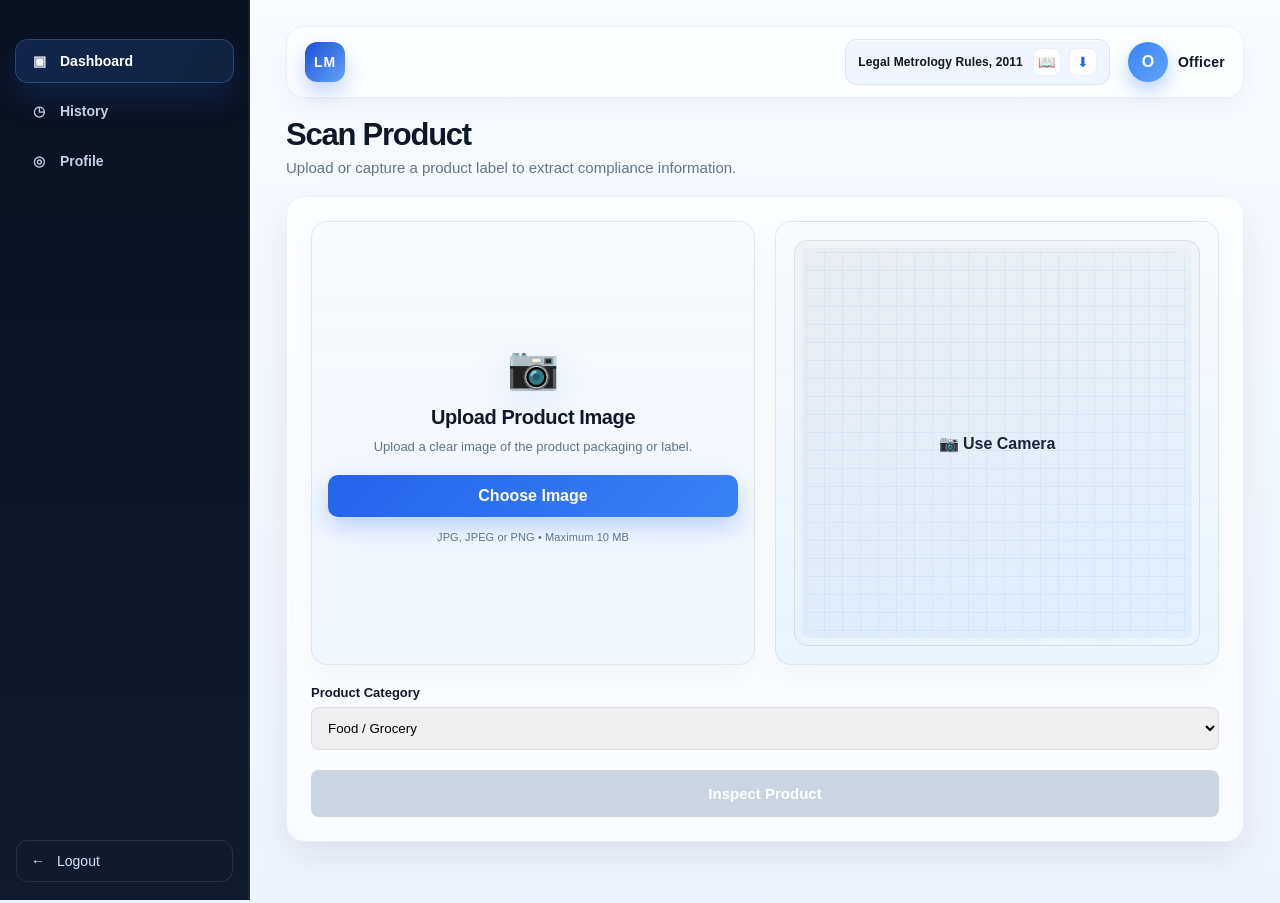
==== commit 0c8528c1: "updtaed legal metrology law options" ====
--- a/frontend/index.html
+++ b/frontend/index.html
@@ -32,23 +32,6 @@
 
     <aside class="sidebar">
 
-        <div class="brand">
-
-            <div class="brand-logo">
-                LM
-            </div>
-
-            <div>
-                <h2>LegalMetrix</h2>
-
-                <span>
-                    Compliance System
-                </span>
-            </div>
-
-        </div>
-
-
         <nav class="navigation">
 
             <a
@@ -116,167 +99,69 @@
 
         <header class="topbar">
 
-            <div>
-
-                <h1>
-                    Dashboard
-                </h1>
-
-                <p>
-                    Packaged Commodity Compliance Inspection
-                </p>
-
-            </div>
-
-
-            <div class="officer">
-
-                <div
-                    class="officer-avatar"
-                    id="officerAvatar"
-                >
-                    O
-                </div>
-
-                <div>
-
-                    <strong id="officerName">
-                        Officer
-                    </strong>
-
-                    <small>
-                        Enforcement Officer
-                    </small>
+            <div class="topbar-brand">
+
+                <div class="brand-mark">
+                    LM
+                </div>
+
+            </div>
+
+            <div class="officer-panel">
+
+                <div class="rules-reference" aria-label="Legal Metrology Rules reference">
+
+                    <span class="rules-reference-label">
+                        Legal Metrology Rules, 2011
+                    </span>
+
+                    <div class="rules-reference-actions">
+
+                        <a
+                            href="assets/legal_metrology_rules_2011.pdf"
+                            target="_blank"
+                            rel="noopener noreferrer"
+                            class="rules-reference-link"
+                            title="View Rules"
+                        >
+                            📖
+                        </a>
+
+                        <a
+                            href="assets/legal_metrology_rules_2011.pdf"
+                            download="Legal_Metrology_Packaged_Commodities_Rules_2011.pdf"
+                            class="rules-reference-link"
+                            title="Download PDF"
+                        >
+                            ⬇
+                        </a>
+
+                    </div>
+
+                </div>
+
+                <div class="officer">
+
+                    <div
+                        class="officer-avatar"
+                        id="officerAvatar"
+                    >
+                        U
+                    </div>
+
+                    <div>
+
+                        <strong id="officerName">
+                            User
+                        </strong>
+
+                    </div>
 
                 </div>
 
             </div>
 
         </header>
-
-
-        <!-- ================= WELCOME ================= -->
-
-        <section class="welcome-card">
-
-            <div>
-
-                <h2>
-                    Welcome back,
-                    <span id="welcomeName">
-                        Officer
-                    </span>
-                    👋
-                </h2>
-
-                <p>
-                    Scan packaged commodities and
-                    check their Legal Metrology declarations.
-                </p>
-
-            </div>
-
-
-            <button
-                class="primary-button"
-                onclick="scrollToScanner()"
-            >
-
-                + Scan Product
-
-            </button>
-
-        </section>
-
-
-        <!-- ================= STATISTICS ================= -->
-
-        <section class="stats">
-
-            <div class="stat-card">
-
-                <div class="stat-icon blue">
-                    ◉
-                </div>
-
-                <div>
-
-                    <span>
-                        Products Scanned
-                    </span>
-
-                    <strong id="totalScans">
-                        0
-                    </strong>
-
-                </div>
-
-            </div>
-
-
-            <div class="stat-card">
-
-                <div class="stat-icon green">
-                    ✓
-                </div>
-
-                <div>
-
-                    <span>
-                        Compliant
-                    </span>
-
-                    <strong id="compliantCount">
-                        0
-                    </strong>
-
-                </div>
-
-            </div>
-
-
-            <div class="stat-card">
-
-                <div class="stat-icon red">
-                    !
-                </div>
-
-                <div>
-
-                    <span>
-                        Violations
-                    </span>
-
-                    <strong id="violationCount">
-                        0
-                    </strong>
-
-                </div>
-
-            </div>
-
-
-            <div class="stat-card">
-
-                <div class="stat-icon orange">
-                    %
-                </div>
-
-                <div>
-
-                    <span>
-                        Compliance Rate
-                    </span>
-
-                    <strong id="complianceRate">
-                        0%
-                    </strong>
-
-                </div>
-
-            </div>
-
-        </section>
 
 
         <!-- ================= SCANNER ================= -->
@@ -306,66 +191,69 @@
 
             <div class="scanner-card">
 
-
-                <!-- UPLOAD AREA -->
-
-                <div
-                    id="uploadArea"
-                    class="upload-area"
-                >
-
-                    <div class="upload-icon">
-                        📷
-                    </div>
-
-
-                    <h3>
-                        Upload Product Image
-                    </h3>
-
-
-                    <p>
-                        Upload a clear image of the
-                        product packaging or label.
-                    </p>
-
-
-                    <label
-                        for="productImage"
-                        class="upload-button"
+                <div class="upload-actions">
+
+                    <!-- UPLOAD AREA -->
+
+                    <div
+                        id="uploadArea"
+                        class="upload-area"
                     >
 
-                        Choose Image
-
-                    </label>
-
-
-                    <input
-                        type="file"
-                        id="productImage"
-                        accept="image/png,image/jpeg,image/jpg"
-                        hidden
+                        <div class="upload-icon">
+                            📷
+                        </div>
+
+
+                        <h3>
+                            Upload Product Image
+                        </h3>
+
+
+                        <p>
+                            Upload a clear image of the
+                            product packaging or label.
+                        </p>
+
+
+                        <label
+                            for="productImage"
+                            class="upload-button"
+                        >
+
+                            Choose Image
+
+                        </label>
+
+
+                        <input
+                            type="file"
+                            id="productImage"
+                            accept="image/png,image/jpeg,image/jpg"
+                            hidden
+                        >
+
+
+                        <span class="file-info">
+                            JPG, JPEG or PNG • Maximum 10 MB
+                        </span>
+
+                    </div>
+
+
+                    <!-- CAMERA -->
+
+                    <button
+                        id="cameraButton"
+                        class="secondary-button camera-button"
+                        type="button"
                     >
 
-
-                    <span class="file-info">
-                        JPG, JPEG or PNG • Maximum 10 MB
-                    </span>
-
-                </div>
-
-
-                <!-- CAMERA -->
-
-                <button
-                    id="cameraButton"
-                    class="secondary-button"
-                    type="button"
-                >
-
-                    📷 Use Camera
-
-                </button>
+                        📷 Use Camera
+
+                    </button>
+
+                </div>
 
 
                 <div
@@ -376,9 +264,7 @@
                     aria-hidden="true"
                 >
 
-                    <h3 id="cameraTitle">
-                        Capture Product Image
-                    </h3>
+                    <h3 id="cameraTitle">Capture Product Image</h3>
 
                     <video
                         id="cameraPreview"
@@ -387,31 +273,18 @@
                         muted
                     ></video>
 
-                    <p
-                        id="cameraMessage"
-                        class="camera-message"
-                    >
+                    <p id="cameraMessage" class="camera-message">
                         Allow camera access to capture the product label.
                     </p>
 
                     <div class="camera-actions">
-
-                        <button
-                            id="captureButton"
-                            class="primary-button"
-                            type="button"
-                        >
+                        <button id="captureButton" class="primary-button" type="button">
                             Capture Image
                         </button>
 
-                        <button
-                            id="closeCameraButton"
-                            class="secondary-button"
-                            type="button"
-                        >
+                        <button id="closeCameraButton" class="secondary-button" type="button">
                             Close Camera
                         </button>
-
                     </div>
 
                 </div>
@@ -503,7 +376,7 @@
                     disabled
                 >
 
-                    Analyze Product
+                    Inspect Product
 
                 </button>
 
@@ -722,61 +595,31 @@
             </div>
 
 
-            <!-- RESULT ACTIONS -->
-
             <div class="result-actions">
 
                 <button
                     id="newScanButton"
                     class="secondary-button"
-                    type="button"
                 >
+
                     New Scan
+
                 </button>
 
 
                 <button
                     id="saveResultButton"
                     class="primary-button"
-                    type="button"
                 >
+
                     Save Inspection
+
                 </button>
 
-
-                <!-- PDF REPORT BUTTONS -->
-
-                <button
-                    id="generateReportButton"
-                    class="primary-button"
-                    type="button"
-                >
-                    Generate Report
-                </button>
-
-
-                <button
-                    id="viewPdfButton"
-                    class="primary-button"
-                    type="button"
-                    style="display: none;"
-                >
-                    View PDF
-                </button>
-
-
-                <button
-                    id="downloadPdfButton"
-                    class="primary-button"
-                    type="button"
-                    style="display: none;"
-                >
-                    Download PDF
-                </button>
-
             </div>
 
         </section>
+
 
 
     </main>
@@ -796,7 +639,6 @@
 
 <script src="js/dashboard.js"></script>
 
-
 </body>
 
 </html>
--- a/frontend/style.css
+++ b/frontend/style.css
@@ -346,6 +346,22 @@
 
 }
 
+.officer-panel {
+
+    display: flex;
+
+    align-items: center;
+
+    justify-content: flex-end;
+
+    gap: 18px;
+
+    flex-wrap: wrap;
+
+    margin-left: auto;
+
+}
+
 .officer {
 
     display: flex;
@@ -353,6 +369,84 @@
     align-items: center;
 
     gap: 10px;
+
+}
+
+.rules-reference {
+
+    display: inline-flex;
+
+    align-items: center;
+
+    gap: 10px;
+
+    padding: 8px 12px;
+
+    border: 1px solid rgba(148, 163, 184, 0.2);
+
+    border-radius: 12px;
+
+    background: rgba(239, 246, 255, 0.9);
+
+    box-shadow: inset 0 1px 0 rgba(255,255,255,0.8);
+
+}
+
+.rules-reference-label {
+
+    font-size: 12px;
+
+    color: var(--text);
+
+    font-weight: 700;
+
+    letter-spacing: 0.01em;
+
+    white-space: nowrap;
+
+}
+
+.rules-reference-actions {
+
+    display: flex;
+
+    align-items: center;
+
+    gap: 8px;
+
+}
+
+.rules-reference-link {
+
+    display: inline-flex;
+
+    align-items: center;
+
+    justify-content: center;
+
+    width: 28px;
+
+    height: 28px;
+
+    border-radius: 8px;
+
+    background: white;
+
+    color: var(--primary);
+
+    border: 1px solid rgba(37, 99, 235, 0.1);
+
+    transition: transform 0.2s ease, box-shadow 0.2s ease;
+
+    font-size: 14px;
+
+}
+
+.rules-reference-link:hover {
+
+    transform: translateY(-1px);
+
+    box-shadow: 0 8px 18px rgba(37, 99, 235, 0.12);
 
 }
 
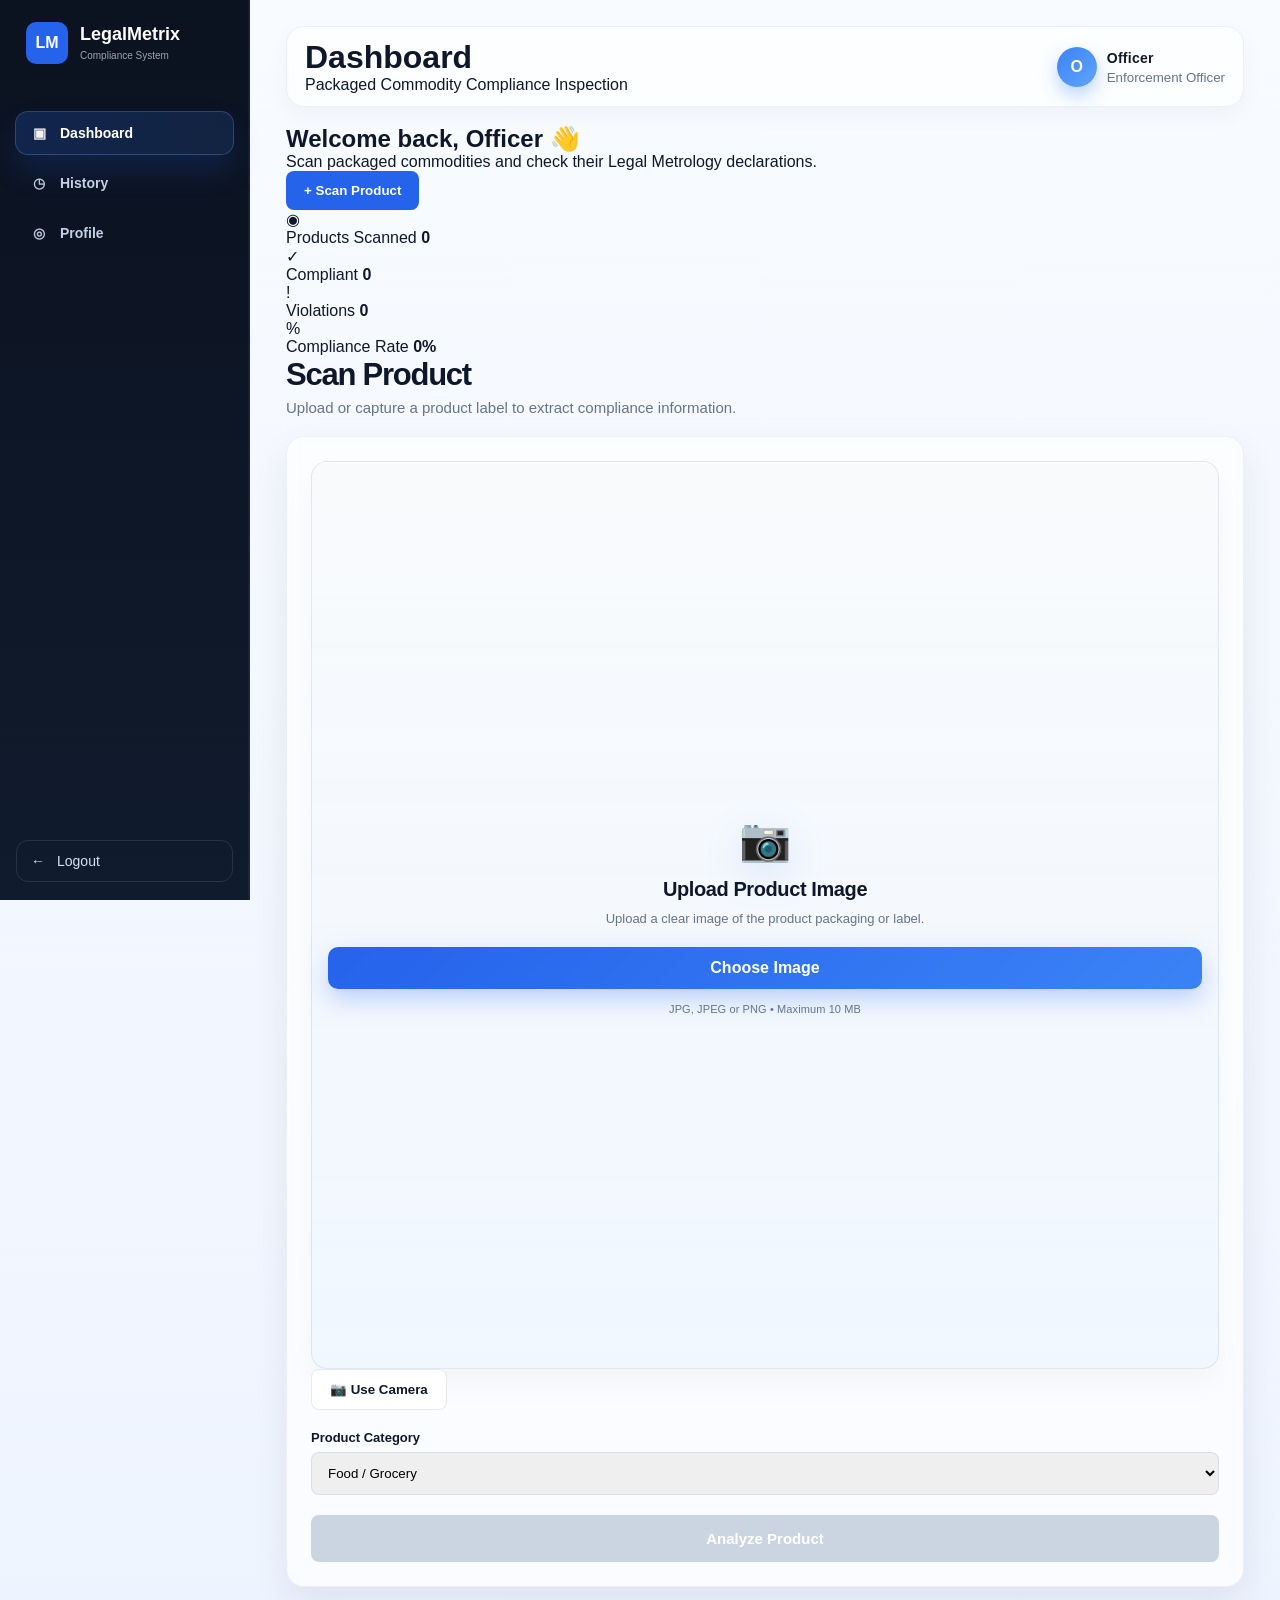
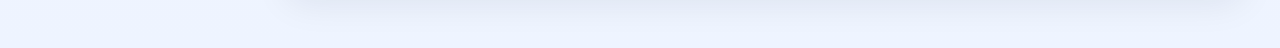
==== commit a946fd93: "Integrate complete backend API, frontend dashboard, and pipeline bridge" ====
--- a/frontend/index.html
+++ b/frontend/index.html
@@ -2,26 +2,11 @@
 <html lang="en">
 
 <head>
-
     <meta charset="UTF-8">
-
-    <meta
-        name="viewport"
-        content="width=device-width, initial-scale=1.0"
-    >
-
+    <meta name="viewport" content="width=device-width, initial-scale=1.0">
     <title>LegalMetrix | Dashboard</title>
-
-    <link
-        rel="stylesheet"
-        href="style.css"
-    >
-
-    <link
-        rel="stylesheet"
-        href="dashboard.css"
-    >
-
+    <link rel="stylesheet" href="style.css">
+    <link rel="stylesheet" href="dashboard.css">
 </head>
 
 <body>
@@ -29,616 +14,277 @@
 <div class="app">
 
     <!-- ================= SIDEBAR ================= -->
-
     <aside class="sidebar">
+        <div class="brand">
+            <div class="brand-logo">LM</div>
+            <div>
+                <h2>LegalMetrix</h2>
+                <span>Compliance System</span>
+            </div>
+        </div>
 
         <nav class="navigation">
-
-            <a
-                href="index.html"
-                class="nav-item active"
-            >
-
-                <span>▣</span>
-
-                Dashboard
-
+            <a href="index.html" class="nav-item active">
+                <span>▣</span> Dashboard
             </a>
-
-
-            <a
-                href="history.html"
-                class="nav-item"
-            >
-
-                <span>◷</span>
-
-                History
-
+            <a href="history.html" class="nav-item">
+                <span>◷</span> History
             </a>
-
-
-            <a
-                href="profile.html"
-                class="nav-item"
-            >
-
-                <span>◎</span>
-
-                Profile
-
+            <a href="profile.html" class="nav-item">
+                <span>◎</span> Profile
             </a>
-
         </nav>
 
-
         <div class="sidebar-bottom">
-
-            <button
-                id="logoutButton"
-                class="logout-button"
-            >
-
-                <span>←</span>
-
-                Logout
-
+            <button id="logoutButton" class="logout-button">
+                <span>←</span> Logout
             </button>
-
         </div>
-
     </aside>
 
-
     <!-- ================= MAIN ================= -->
-
     <main class="main-content">
 
-
         <!-- TOP BAR -->
-
         <header class="topbar">
-
-            <div class="topbar-brand">
-
-                <div class="brand-mark">
-                    LM
-                </div>
-
-            </div>
-
-            <div class="officer-panel">
-
-                <div class="rules-reference" aria-label="Legal Metrology Rules reference">
-
-                    <span class="rules-reference-label">
-                        Legal Metrology Rules, 2011
+            <div>
+                <h1>Dashboard</h1>
+                <p>Packaged Commodity Compliance Inspection</p>
+            </div>
+
+            <div class="officer">
+                <div class="officer-avatar" id="officerAvatar">O</div>
+                <div>
+                    <strong id="officerName">Officer</strong>
+                    <small>Enforcement Officer</small>
+                </div>
+            </div>
+        </header>
+
+        <!-- ================= WELCOME ================= -->
+        <section class="welcome-card">
+            <div>
+                <h2>
+                    Welcome back,
+                    <span id="welcomeName">Officer</span> 👋
+                </h2>
+                <p>
+                    Scan packaged commodities and check their Legal Metrology declarations.
+                </p>
+            </div>
+
+            <button class="primary-button" onclick="scrollToScanner()">
+                + Scan Product
+            </button>
+        </section>
+
+        <!-- ================= STATISTICS ================= -->
+        <section class="stats">
+            <div class="stat-card">
+                <div class="stat-icon blue">◉</div>
+                <div>
+                    <span>Products Scanned</span>
+                    <strong id="totalScans">0</strong>
+                </div>
+            </div>
+
+            <div class="stat-card">
+                <div class="stat-icon green">✓</div>
+                <div>
+                    <span>Compliant</span>
+                    <strong id="compliantCount">0</strong>
+                </div>
+            </div>
+
+            <div class="stat-card">
+                <div class="stat-icon red">!</div>
+                <div>
+                    <span>Violations</span>
+                    <strong id="violationCount">0</strong>
+                </div>
+            </div>
+
+            <div class="stat-card">
+                <div class="stat-icon orange">%</div>
+                <div>
+                    <span>Compliance Rate</span>
+                    <strong id="complianceRate">0%</strong>
+                </div>
+            </div>
+        </section>
+
+        <!-- ================= SCANNER ================= -->
+        <section id="scanner" class="scanner-section">
+            <div class="section-title">
+                <div>
+                    <h2>Scan Product</h2>
+                    <p>Upload or capture a product label to extract compliance information.</p>
+                </div>
+            </div>
+
+            <div class="scanner-card">
+                <!-- UPLOAD AREA -->
+                <div id="uploadArea" class="upload-area">
+                    <div class="upload-icon">📷</div>
+                    <h3>Upload Product Image</h3>
+                    <p>Upload a clear image of the product packaging or label.</p>
+                    <label for="productImage" class="upload-button" style="cursor: pointer; display: inline-block;">
+                        Choose Image
+                    </label>
+                    <input type="file" id="productImage" accept="image/png,image/jpeg,image/jpg" style="display: none;">
+                    <span class="file-info">
+                        JPG, JPEG or PNG • Maximum 10 MB
                     </span>
-
-                    <div class="rules-reference-actions">
-
-                        <a
-                            href="assets/legal_metrology_rules_2011.pdf"
-                            target="_blank"
-                            rel="noopener noreferrer"
-                            class="rules-reference-link"
-                            title="View Rules"
-                        >
-                            📖
-                        </a>
-
-                        <a
-                            href="assets/legal_metrology_rules_2011.pdf"
-                            download="Legal_Metrology_Packaged_Commodities_Rules_2011.pdf"
-                            class="rules-reference-link"
-                            title="Download PDF"
-                        >
-                            ⬇
-                        </a>
-
-                    </div>
-
-                </div>
-
-                <div class="officer">
-
-                    <div
-                        class="officer-avatar"
-                        id="officerAvatar"
-                    >
-                        U
-                    </div>
-
-                    <div>
-
-                        <strong id="officerName">
-                            User
-                        </strong>
-
-                    </div>
-
-                </div>
-
-            </div>
-
-        </header>
-
-
-        <!-- ================= SCANNER ================= -->
-
-        <section
-            id="scanner"
-            class="scanner-section"
-        >
-
-            <div class="section-title">
-
-                <div>
-
-                    <h2>
-                        Scan Product
-                    </h2>
-
-                    <p>
-                        Upload or capture a product label
-                        to extract compliance information.
-                    </p>
-
-                </div>
-
-            </div>
-
-
-            <div class="scanner-card">
-
-                <div class="upload-actions">
-
-                    <!-- UPLOAD AREA -->
-
-                    <div
-                        id="uploadArea"
-                        class="upload-area"
-                    >
-
-                        <div class="upload-icon">
-                            📷
-                        </div>
-
-
-                        <h3>
-                            Upload Product Image
-                        </h3>
-
-
-                        <p>
-                            Upload a clear image of the
-                            product packaging or label.
-                        </p>
-
-
-                        <label
-                            for="productImage"
-                            class="upload-button"
-                        >
-
-                            Choose Image
-
-                        </label>
-
-
-                        <input
-                            type="file"
-                            id="productImage"
-                            accept="image/png,image/jpeg,image/jpg"
-                            hidden
-                        >
-
-
-                        <span class="file-info">
-                            JPG, JPEG or PNG • Maximum 10 MB
-                        </span>
-
-                    </div>
-
-
-                    <!-- CAMERA -->
-
-                    <button
-                        id="cameraButton"
-                        class="secondary-button camera-button"
-                        type="button"
-                    >
-
-                        📷 Use Camera
-
-                    </button>
-
-                </div>
-
-
-                <div
-                    id="cameraPanel"
-                    class="camera-panel hidden"
-                    role="dialog"
-                    aria-labelledby="cameraTitle"
-                    aria-hidden="true"
-                >
-
+                </div>
+
+                <!-- CAMERA -->
+                <button id="cameraButton" class="secondary-button" type="button">
+                    📷 Use Camera
+                </button>
+
+                <div id="cameraPanel" class="camera-panel hidden" role="dialog" aria-labelledby="cameraTitle" aria-hidden="true">
                     <h3 id="cameraTitle">Capture Product Image</h3>
-
-                    <video
-                        id="cameraPreview"
-                        autoplay
-                        playsinline
-                        muted
-                    ></video>
-
+                    <video id="cameraPreview" autoplay playsinline muted></video>
                     <p id="cameraMessage" class="camera-message">
                         Allow camera access to capture the product label.
                     </p>
-
                     <div class="camera-actions">
                         <button id="captureButton" class="primary-button" type="button">
                             Capture Image
                         </button>
-
                         <button id="closeCameraButton" class="secondary-button" type="button">
                             Close Camera
                         </button>
                     </div>
-
-                </div>
-
+                </div>
 
                 <!-- IMAGE PREVIEW -->
-
-                <div
-                    id="previewContainer"
-                    class="preview-container hidden"
-                >
-
+                <div id="previewContainer" class="preview-container hidden">
                     <div class="preview-header">
-
-                        <h3>
-                            Selected Product
-                        </h3>
-
-                        <button
-                            id="removeImage"
-                            class="remove-button"
-                        >
+                        <h3>Selected Product</h3>
+                        <button id="removeImage" class="remove-button">
                             Remove
                         </button>
-
                     </div>
-
-
-                    <img
-                        id="previewImage"
-                        alt="Product preview"
-                    >
-
-
-                    <div
-                        id="selectedFileName"
-                        class="selected-file"
-                    ></div>
-
-                </div>
-
+                    <img id="previewImage" alt="Product preview">
+                    <div id="selectedFileName" class="selected-file"></div>
+                </div>
 
                 <!-- PRODUCT TYPE -->
-
                 <div class="form-row">
-
                     <div class="form-group">
-
-                        <label>
-                            Product Category
-                        </label>
-
-                        <select
-                            id="productCategory"
-                        >
-
-                            <option>
-                                Food / Grocery
-                            </option>
-
-                            <option>
-                                Cosmetics
-                            </option>
-
-                            <option>
-                                Household Product
-                            </option>
-
-                            <option>
-                                Beverage
-                            </option>
-
-                            <option>
-                                Other
-                            </option>
-
+                        <label>Product Category</label>
+                        <select id="productCategory">
+                            <option>Food / Grocery</option>
+                            <option>Cosmetics</option>
+                            <option>Household Product</option>
+                            <option>Beverage</option>
+                            <option>Other</option>
                         </select>
-
                     </div>
-
-                </div>
-
+                </div>
 
                 <!-- ANALYZE -->
-
-                <button
-                    id="analyzeButton"
-                    class="analyze-button"
-                    disabled
-                >
-
-                    Inspect Product
-
-                </button>
-
+                <button id="analyzeButton" class="analyze-button" disabled>
+                    Analyze Product
+                </button>
 
                 <!-- PROGRESS -->
-
-                <div
-                    id="analysisProgress"
-                    class="analysis-progress hidden"
-                >
-
-                    <div>
-                        <span>✓</span>
-                        Image processing
-                    </div>
-
-                    <div>
-                        <span>✓</span>
-                        OCR text extraction
-                    </div>
-
-                    <div>
-                        <span>✓</span>
-                        Declaration detection
-                    </div>
-
-                    <div>
-                        <span>✓</span>
-                        Compliance checking
-                    </div>
-
-                </div>
-
-            </div>
-
-        </section>
-
+                <div id="analysisProgress" class="analysis-progress hidden">
+                    <div><span>✓</span> Image processing</div>
+                    <div><span>✓</span> OCR text extraction</div>
+                    <div><span>✓</span> Declaration detection</div>
+                    <div><span>✓</span> Compliance checking</div>
+                </div>
+            </div>
+        </section>
 
         <!-- ================= EXTRACTION RESULT ================= -->
-
-        <section
-            id="extractedSection"
-            class="extracted-section hidden"
-        >
-
+        <section id="extractedSection" class="extracted-section hidden">
             <div class="section-title">
-
-                <div>
-
-                    <h2>
-                        Extracted Product Information
-                    </h2>
-
-                    <p>
-                        Information detected from the
-                        uploaded product label.
-                    </p>
-
-                </div>
-
-                <span
-                    id="overallStatus"
-                    class="status-badge"
-                >
-                    Checking
-                </span>
-
-            </div>
-
+                <div>
+                    <h2>Extracted Product Information</h2>
+                    <p>Information detected from the uploaded product label.</p>
+                </div>
+                <span id="overallStatus" class="status-badge">Checking</span>
+            </div>
 
             <div class="extraction-grid">
-
-
-                <div class="extraction-card">
-
-                    <span>
-                        Product Name
-                    </span>
-
-                    <strong id="productName">
-                        -
-                    </strong>
-
-                </div>
-
-
-                <div class="extraction-card">
-
-                    <span>
-                        Manufacturer
-                    </span>
-
-                    <strong id="manufacturer">
-                        -
-                    </strong>
-
-                </div>
-
+                <div class="extraction-card">
+                    <span>Product Name</span>
+                    <strong id="productName">-</strong>
+                </div>
+
+                <div class="extraction-card">
+                    <span>Manufacturer</span>
+                    <strong id="manufacturer">-</strong>
+                </div>
 
                 <div class="extraction-card important">
-
-                    <span>
-                        MRP
-                    </span>
-
-                    <strong id="mrp">
-                        -
-                    </strong>
-
-                </div>
-
-
-                <div class="extraction-card">
-
-                    <span>
-                        Net Quantity
-                    </span>
-
-                    <strong id="netQuantity">
-                        -
-                    </strong>
-
-                </div>
-
+                    <span>MRP</span>
+                    <strong id="mrp">-</strong>
+                </div>
+
+                <div class="extraction-card">
+                    <span>Net Quantity</span>
+                    <strong id="netQuantity">-</strong>
+                </div>
 
                 <div class="extraction-card important">
-
-                    <span>
-                        Manufacturing / Packing Date
-                    </span>
-
-                    <strong id="manufacturingDate">
-                        -
-                    </strong>
-
-                </div>
-
-
-                <div class="extraction-card">
-
-                    <span>
-                        Best Before / Use By
-                    </span>
-
-                    <strong id="bestBefore">
-                        -
-                    </strong>
-
-                </div>
-
-
-                <div class="extraction-card">
-
-                    <span>
-                        Consumer Care
-                    </span>
-
-                    <strong id="consumerCare">
-                        -
-                    </strong>
-
-                </div>
-
-
-                <div class="extraction-card">
-
-                    <span>
-                        Country of Origin
-                    </span>
-
-                    <strong id="countryOrigin">
-                        -
-                    </strong>
-
-                </div>
-
-            </div>
-
+                    <span>Manufacturing / Packing Date</span>
+                    <strong id="manufacturingDate">-</strong>
+                </div>
+
+                <div class="extraction-card">
+                    <span>Best Before / Use By</span>
+                    <strong id="bestBefore">-</strong>
+                </div>
+
+                <div class="extraction-card">
+                    <span>Consumer Care</span>
+                    <strong id="consumerCare">-</strong>
+                </div>
+
+                <div class="extraction-card">
+                    <span>Country of Origin</span>
+                    <strong id="countryOrigin">-</strong>
+                </div>
+            </div>
 
             <!-- COMPLIANCE -->
-
             <div class="compliance-card">
-
-                <div>
-
-                    <h3>
-                        Compliance Score
-                    </h3>
-
-                    <p>
-                        Preliminary screening result
-                    </p>
-
-                </div>
-
-
-                <strong id="complianceScore">
-                    0%
-                </strong>
-
-            </div>
-
+                <div>
+                    <h3>Compliance Score</h3>
+                    <p>Preliminary screening result</p>
+                </div>
+                <strong id="complianceScore">0%</strong>
+            </div>
 
             <!-- VIOLATIONS -->
-
             <div class="violations-card">
-
-                <h3>
-                    Detected Issues
-                </h3>
-
-                <div id="violationsList">
-
-                </div>
-
-            </div>
-
+                <h3>Detected Issues</h3>
+                <div id="violationsList"></div>
+            </div>
 
             <div class="result-actions">
-
-                <button
-                    id="newScanButton"
-                    class="secondary-button"
-                >
-
+                <button id="newScanButton" class="secondary-button">
                     New Scan
-
-                </button>
-
-
-                <button
-                    id="saveResultButton"
-                    class="primary-button"
-                >
-
+                </button>
+                <button id="saveResultButton" class="primary-button">
                     Save Inspection
-
-                </button>
-
-            </div>
-
-        </section>
-
-
+                </button>
+            </div>
+        </section>
 
     </main>
-
 </div>
 
-
 <!-- TOAST -->
-
-<div
-    id="toast"
-    class="toast"
-></div>
-
-
+<div id="toast" class="toast"></div>
+
+<!-- Scripts -->
 <script src="js/app.js"></script>
-
-<script src="js/dashboard.js"></script>
+<script src="app.js"></script>
 
 </body>
-
 </html>
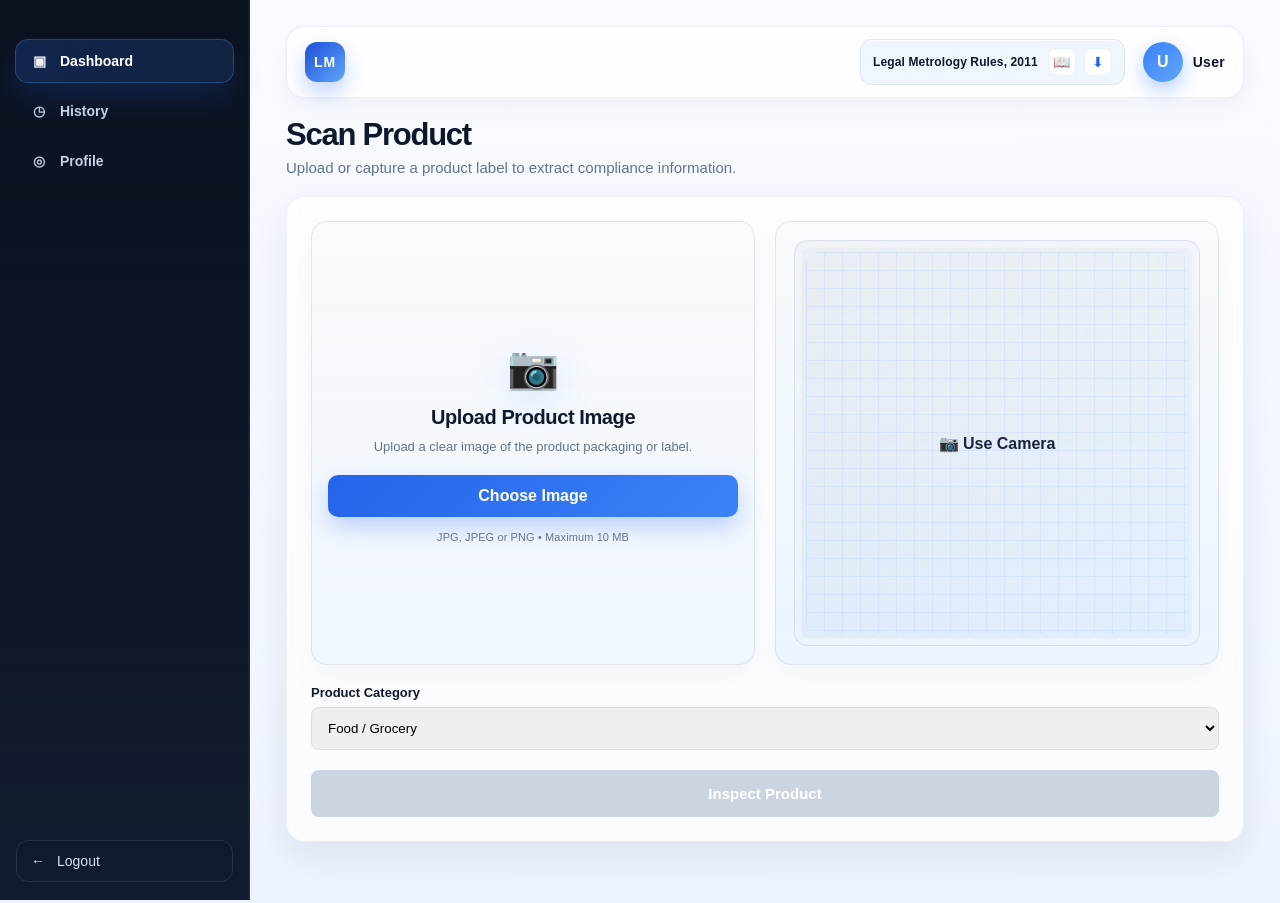
==== commit daa4e7b2: "changes" ====
--- a/frontend/index.html
+++ b/frontend/index.html
@@ -2,11 +2,26 @@
 <html lang="en">
 
 <head>
+
     <meta charset="UTF-8">
-    <meta name="viewport" content="width=device-width, initial-scale=1.0">
+
+    <meta
+        name="viewport"
+        content="width=device-width, initial-scale=1.0"
+    >
+
     <title>LegalMetrix | Dashboard</title>
-    <link rel="stylesheet" href="style.css">
-    <link rel="stylesheet" href="dashboard.css">
+
+    <link
+        rel="stylesheet"
+        href="style.css"
+    >
+
+    <link
+        rel="stylesheet"
+        href="dashboard.css"
+    >
+
 </head>
 
 <body>
@@ -14,277 +29,626 @@
 <div class="app">
 
     <!-- ================= SIDEBAR ================= -->
+
     <aside class="sidebar">
-        <div class="brand">
-            <div class="brand-logo">LM</div>
-            <div>
-                <h2>LegalMetrix</h2>
-                <span>Compliance System</span>
-            </div>
+
+        <nav class="navigation">
+
+            <a
+                href="index.html"
+                class="nav-item active"
+            >
+
+                <span>▣</span>
+
+                Dashboard
+
+            </a>
+
+
+            <a
+                href="history.html"
+                class="nav-item"
+            >
+
+                <span>◷</span>
+
+                History
+
+            </a>
+
+
+            <a
+                href="profile.html"
+                class="nav-item"
+            >
+
+                <span>◎</span>
+
+                Profile
+
+            </a>
+
+        </nav>
+
+
+        <div class="sidebar-bottom">
+
+            <button
+                id="logoutButton"
+                class="logout-button"
+            >
+
+                <span>←</span>
+
+                Logout
+
+            </button>
+
         </div>
 
-        <nav class="navigation">
-            <a href="index.html" class="nav-item active">
-                <span>▣</span> Dashboard
-            </a>
-            <a href="history.html" class="nav-item">
-                <span>◷</span> History
-            </a>
-            <a href="profile.html" class="nav-item">
-                <span>◎</span> Profile
-            </a>
-        </nav>
-
-        <div class="sidebar-bottom">
-            <button id="logoutButton" class="logout-button">
-                <span>←</span> Logout
-            </button>
-        </div>
     </aside>
 
+
     <!-- ================= MAIN ================= -->
+
     <main class="main-content">
 
+
         <!-- TOP BAR -->
+
         <header class="topbar">
-            <div>
-                <h1>Dashboard</h1>
-                <p>Packaged Commodity Compliance Inspection</p>
-            </div>
-
-            <div class="officer">
-                <div class="officer-avatar" id="officerAvatar">O</div>
+
+            <div class="topbar-brand">
+
+                <div class="brand-mark">
+                    LM
+                </div>
+
+            </div>
+
+            <div class="officer-panel">
+
+                <div class="rules-reference" aria-label="Legal Metrology Rules reference">
+
+                    <span class="rules-reference-label">
+                        Legal Metrology Rules, 2011
+                    </span>
+
+                    <div class="rules-reference-actions">
+
+                        <a
+                            href="assets/legal_metrology_rules_2011.pdf"
+                            target="_blank"
+                            rel="noopener noreferrer"
+                            class="rules-reference-link"
+                            title="View Rules"
+                        >
+                            📖
+                        </a>
+
+                        <a
+                            href="assets/legal_metrology_rules_2011.pdf"
+                            download="Legal_Metrology_Packaged_Commodities_Rules_2011.pdf"
+                            class="rules-reference-link"
+                            title="Download PDF"
+                        >
+                            ⬇
+                        </a>
+
+                    </div>
+
+                </div>
+
+                <div class="officer">
+
+                    <div
+                        class="officer-avatar"
+                        id="officerAvatar"
+                    >
+                        U
+                    </div>
+
+                    <div>
+
+                        <strong id="officerName">
+                            User
+                        </strong>
+
+                    </div>
+
+                </div>
+
+            </div>
+
+        </header>
+
+
+        <!-- ================= SCANNER ================= -->
+
+        <section
+            id="scanner"
+            class="scanner-section"
+        >
+
+            <div class="section-title">
+
                 <div>
-                    <strong id="officerName">Officer</strong>
-                    <small>Enforcement Officer</small>
-                </div>
-            </div>
-        </header>
-
-        <!-- ================= WELCOME ================= -->
-        <section class="welcome-card">
-            <div>
-                <h2>
-                    Welcome back,
-                    <span id="welcomeName">Officer</span> 👋
-                </h2>
-                <p>
-                    Scan packaged commodities and check their Legal Metrology declarations.
-                </p>
-            </div>
-
-            <button class="primary-button" onclick="scrollToScanner()">
-                + Scan Product
-            </button>
-        </section>
-
-        <!-- ================= STATISTICS ================= -->
-        <section class="stats">
-            <div class="stat-card">
-                <div class="stat-icon blue">◉</div>
-                <div>
-                    <span>Products Scanned</span>
-                    <strong id="totalScans">0</strong>
-                </div>
-            </div>
-
-            <div class="stat-card">
-                <div class="stat-icon green">✓</div>
-                <div>
-                    <span>Compliant</span>
-                    <strong id="compliantCount">0</strong>
-                </div>
-            </div>
-
-            <div class="stat-card">
-                <div class="stat-icon red">!</div>
-                <div>
-                    <span>Violations</span>
-                    <strong id="violationCount">0</strong>
-                </div>
-            </div>
-
-            <div class="stat-card">
-                <div class="stat-icon orange">%</div>
-                <div>
-                    <span>Compliance Rate</span>
-                    <strong id="complianceRate">0%</strong>
-                </div>
-            </div>
-        </section>
-
-        <!-- ================= SCANNER ================= -->
-        <section id="scanner" class="scanner-section">
-            <div class="section-title">
-                <div>
-                    <h2>Scan Product</h2>
-                    <p>Upload or capture a product label to extract compliance information.</p>
-                </div>
-            </div>
+
+                    <h2>
+                        Scan Product
+                    </h2>
+
+                    <p>
+                        Upload or capture a product label
+                        to extract compliance information.
+                    </p>
+
+                </div>
+
+            </div>
+
 
             <div class="scanner-card">
-                <!-- UPLOAD AREA -->
-                <div id="uploadArea" class="upload-area">
-                    <div class="upload-icon">📷</div>
-                    <h3>Upload Product Image</h3>
-                    <p>Upload a clear image of the product packaging or label.</p>
-                    <label for="productImage" class="upload-button" style="cursor: pointer; display: inline-block;">
-                        Choose Image
-                    </label>
-                    <input type="file" id="productImage" accept="image/png,image/jpeg,image/jpg" style="display: none;">
-                    <span class="file-info">
-                        JPG, JPEG or PNG • Maximum 10 MB
-                    </span>
-                </div>
-
-                <!-- CAMERA -->
-                <button id="cameraButton" class="secondary-button" type="button">
-                    📷 Use Camera
-                </button>
-
-                <div id="cameraPanel" class="camera-panel hidden" role="dialog" aria-labelledby="cameraTitle" aria-hidden="true">
+
+                <div class="upload-actions">
+
+                    <!-- UPLOAD AREA -->
+
+                    <div
+                        id="uploadArea"
+                        class="upload-area"
+                    >
+
+                        <div class="upload-icon">
+                            📷
+                        </div>
+
+
+                        <h3>
+                            Upload Product Image
+                        </h3>
+
+
+                        <p>
+                            Upload a clear image of the
+                            product packaging or label.
+                        </p>
+
+
+                        <label
+                            for="productImage"
+                            class="upload-button"
+                        >
+
+                            Choose Image
+
+                        </label>
+
+
+                        <input
+                            type="file"
+                            id="productImage"
+                            accept="image/png,image/jpeg,image/jpg"
+                            hidden
+                        >
+
+
+                        <span class="file-info">
+                            JPG, JPEG or PNG • Maximum 10 MB
+                        </span>
+
+                    </div>
+
+
+                    <!-- CAMERA -->
+
+                    <button
+                        id="cameraButton"
+                        class="secondary-button camera-button"
+                        type="button"
+                    >
+
+                        📷 Use Camera
+
+                    </button>
+
+                </div>
+
+
+                <div
+                    id="cameraPanel"
+                    class="camera-panel hidden"
+                    role="dialog"
+                    aria-labelledby="cameraTitle"
+                    aria-hidden="true"
+                >
+
                     <h3 id="cameraTitle">Capture Product Image</h3>
-                    <video id="cameraPreview" autoplay playsinline muted></video>
+
+                    <video
+                        id="cameraPreview"
+                        autoplay
+                        playsinline
+                        muted
+                    ></video>
+
                     <p id="cameraMessage" class="camera-message">
                         Allow camera access to capture the product label.
                     </p>
+
                     <div class="camera-actions">
                         <button id="captureButton" class="primary-button" type="button">
                             Capture Image
                         </button>
+
                         <button id="closeCameraButton" class="secondary-button" type="button">
                             Close Camera
                         </button>
                     </div>
-                </div>
+
+                </div>
+
 
                 <!-- IMAGE PREVIEW -->
-                <div id="previewContainer" class="preview-container hidden">
+
+                <div
+                    id="previewContainer"
+                    class="preview-container hidden"
+                >
+
                     <div class="preview-header">
-                        <h3>Selected Product</h3>
-                        <button id="removeImage" class="remove-button">
+
+                        <h3>
+                            Selected Product
+                        </h3>
+
+                        <button
+                            id="removeImage"
+                            class="remove-button"
+                        >
                             Remove
                         </button>
-                    </div>
-                    <img id="previewImage" alt="Product preview">
-                    <div id="selectedFileName" class="selected-file"></div>
-                </div>
+
+                    </div>
+
+
+                    <img
+                        id="previewImage"
+                        alt="Product preview"
+                    >
+
+
+                    <div
+                        id="selectedFileName"
+                        class="selected-file"
+                    ></div>
+
+                </div>
+
 
                 <!-- PRODUCT TYPE -->
+
                 <div class="form-row">
+
                     <div class="form-group">
-                        <label>Product Category</label>
-                        <select id="productCategory">
-                            <option>Food / Grocery</option>
-                            <option>Cosmetics</option>
-                            <option>Household Product</option>
-                            <option>Beverage</option>
-                            <option>Other</option>
+
+                        <label>
+                            Product Category
+                        </label>
+
+                        <select
+                            id="productCategory"
+                        >
+
+                            <option>
+                                Food / Grocery
+                            </option>
+
+                            <option>
+                                Cosmetics
+                            </option>
+
+                            <option>
+                                Household Product
+                            </option>
+
+                            <option>
+                                Beverage
+                            </option>
+
+                            <option>
+                                Other
+                            </option>
+
                         </select>
-                    </div>
-                </div>
+
+                    </div>
+
+                </div>
+
 
                 <!-- ANALYZE -->
-                <button id="analyzeButton" class="analyze-button" disabled>
-                    Analyze Product
+
+                <button
+                    id="analyzeButton"
+                    class="analyze-button"
+                    disabled
+                >
+
+                    Inspect Product
+
                 </button>
 
+
                 <!-- PROGRESS -->
-                <div id="analysisProgress" class="analysis-progress hidden">
-                    <div><span>✓</span> Image processing</div>
-                    <div><span>✓</span> OCR text extraction</div>
-                    <div><span>✓</span> Declaration detection</div>
-                    <div><span>✓</span> Compliance checking</div>
-                </div>
-            </div>
+
+                <div
+                    id="analysisProgress"
+                    class="analysis-progress hidden"
+                >
+
+                    <div>
+                        <span>✓</span>
+                        Image processing
+                    </div>
+
+                    <div>
+                        <span>✓</span>
+                        OCR text extraction
+                    </div>
+
+                    <div>
+                        <span>✓</span>
+                        Declaration detection
+                    </div>
+
+                    <div>
+                        <span>✓</span>
+                        Compliance checking
+                    </div>
+
+                </div>
+
+            </div>
+
         </section>
 
+
         <!-- ================= EXTRACTION RESULT ================= -->
-        <section id="extractedSection" class="extracted-section hidden">
+
+        <section
+            id="extractedSection"
+            class="extracted-section hidden"
+        >
+
             <div class="section-title">
+
                 <div>
-                    <h2>Extracted Product Information</h2>
-                    <p>Information detected from the uploaded product label.</p>
-                </div>
-                <span id="overallStatus" class="status-badge">Checking</span>
-            </div>
+
+                    <h2>
+                        Extracted Product Information
+                    </h2>
+
+                    <p>
+                        Information detected from the
+                        uploaded product label.
+                    </p>
+
+                </div>
+
+                <span
+                    id="overallStatus"
+                    class="status-badge"
+                >
+                    Checking
+                </span>
+
+            </div>
+
 
             <div class="extraction-grid">
+
+
                 <div class="extraction-card">
-                    <span>Product Name</span>
-                    <strong id="productName">-</strong>
-                </div>
+
+                    <span>
+                        Product Name
+                    </span>
+
+                    <strong id="productName">
+                        -
+                    </strong>
+
+                </div>
+
 
                 <div class="extraction-card">
-                    <span>Manufacturer</span>
-                    <strong id="manufacturer">-</strong>
-                </div>
+
+                    <span>
+                        Manufacturer
+                    </span>
+
+                    <strong id="manufacturer">
+                        -
+                    </strong>
+
+                </div>
+
 
                 <div class="extraction-card important">
-                    <span>MRP</span>
-                    <strong id="mrp">-</strong>
-                </div>
+
+                    <span>
+                        MRP
+                    </span>
+
+                    <strong id="mrp">
+                        -
+                    </strong>
+
+                </div>
+
 
                 <div class="extraction-card">
-                    <span>Net Quantity</span>
-                    <strong id="netQuantity">-</strong>
-                </div>
+
+                    <span>
+                        Net Quantity
+                    </span>
+
+                    <strong id="netQuantity">
+                        -
+                    </strong>
+
+                </div>
+
 
                 <div class="extraction-card important">
-                    <span>Manufacturing / Packing Date</span>
-                    <strong id="manufacturingDate">-</strong>
-                </div>
+
+                    <span>
+                        Manufacturing / Packing Date
+                    </span>
+
+                    <strong id="manufacturingDate">
+                        -
+                    </strong>
+
+                </div>
+
 
                 <div class="extraction-card">
-                    <span>Best Before / Use By</span>
-                    <strong id="bestBefore">-</strong>
-                </div>
+
+                    <span>
+                        Best Before / Use By
+                    </span>
+
+                    <strong id="bestBefore">
+                        -
+                    </strong>
+
+                </div>
+
 
                 <div class="extraction-card">
-                    <span>Consumer Care</span>
-                    <strong id="consumerCare">-</strong>
-                </div>
+
+                    <span>
+                        Consumer Care
+                    </span>
+
+                    <strong id="consumerCare">
+                        -
+                    </strong>
+
+                </div>
+
 
                 <div class="extraction-card">
-                    <span>Country of Origin</span>
-                    <strong id="countryOrigin">-</strong>
-                </div>
-            </div>
+
+                    <span>
+                        Country of Origin
+                    </span>
+
+                    <strong id="countryOrigin">
+                        -
+                    </strong>
+
+                </div>
+
+            </div>
+
 
             <!-- COMPLIANCE -->
+
             <div class="compliance-card">
+
                 <div>
-                    <h3>Compliance Score</h3>
-                    <p>Preliminary screening result</p>
-                </div>
-                <strong id="complianceScore">0%</strong>
-            </div>
+
+                    <h3>
+                        Compliance Score
+                    </h3>
+
+                    <p>
+                        Preliminary screening result
+                    </p>
+
+                </div>
+
+
+                <strong id="complianceScore">
+                    0%
+                </strong>
+
+            </div>
+
 
             <!-- VIOLATIONS -->
+
             <div class="violations-card">
-                <h3>Detected Issues</h3>
-                <div id="violationsList"></div>
-            </div>
+
+                <h3>
+                    Detected Issues
+                </h3>
+
+                <div id="violationsList">
+
+                </div>
+
+            </div>
+
 
             <div class="result-actions">
-                <button id="newScanButton" class="secondary-button">
+
+                <button
+                    id="newScanButton"
+                    class="secondary-button"
+                >
+
                     New Scan
+
                 </button>
-                <button id="saveResultButton" class="primary-button">
+
+
+                <button
+                    id="downloadReportBtn"
+                    class="secondary-button hidden"
+                >
+
+                    Download PDF Report
+
+                </button>
+
+
+                <button
+                    id="saveResultButton"
+                    class="primary-button"
+                >
+
                     Save Inspection
+
                 </button>
-            </div>
+
+            </div>
+
         </section>
 
+
+
     </main>
+
 </div>
 
+
 <!-- TOAST -->
-<div id="toast" class="toast"></div>
-
-<!-- Scripts -->
+
+<div
+    id="toast"
+    class="toast"
+></div>
+
+
 <script src="js/app.js"></script>
-<script src="app.js"></script>
+
+<script src="js/dashboard.js"></script>
 
 </body>
+
 </html>
